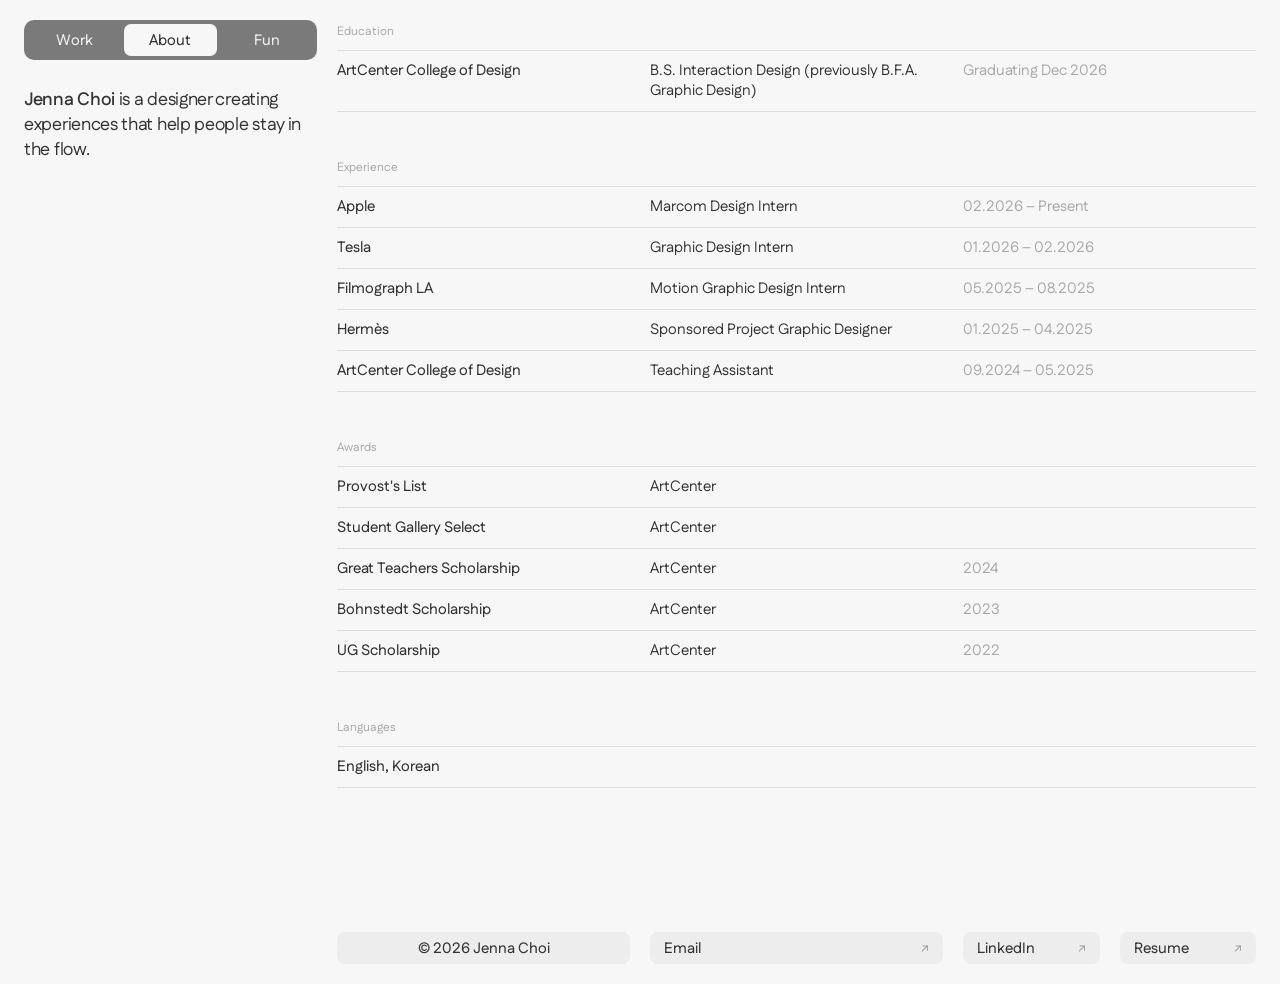
==== about.html @ 55f7deb3 "Dark nav bar (Work / About / Fun) with light inset for the current page; add Fun page Footer now sit" ====
<!doctype html>
<html lang="en">
<head>
  <meta charset="utf-8" />
  <meta name="viewport" content="width=device-width, initial-scale=1" />
  <meta name="theme-color" content="#f7f7f7" />
  <title>About — Jenna Choi</title>
  <meta name="description" content="Jenna Choi is a designer creating experiences that help people stay in the flow." />
  <meta property="og:title" content="Jenna Choi — Interaction Design + Motion" />
  <meta property="og:description" content="Jenna Choi is a designer creating experiences that help people stay in the flow." />
  <link rel="preconnect" href="https://fonts.googleapis.com" />
  <link rel="preconnect" href="https://fonts.gstatic.com" crossorigin />
  <link href="https://fonts.googleapis.com/css2?family=Fustat:wght@400;500;600&display=swap" rel="stylesheet" />
  <link rel="stylesheet" href="/styles.css" />
</head>
<body>
  <div class="layout page-grid">
    <aside class="sidebar">
      <nav class="navbar" aria-label="Main">
        <a class="navbar__item" href="/">Work</a>
        <a class="navbar__item is-current" href="/about" aria-current="page">About</a>
        <a class="navbar__item" href="/fun">Fun</a>
      </nav>

      <p class="lead">
        <strong>Jenna Choi</strong> is a designer creating experiences
        that help people stay in the flow.
      </p>

    </aside>

    <main class="main about" aria-label="About">
      <section class="about__block">
        <h2 class="about__label">Education</h2>
        <ul class="about__list">
          <li><span>ArtCenter College of Design</span><span>B.S. Interaction Design (previously B.F.A. Graphic Design)</span><span>Graduating Dec 2026</span></li>
        </ul>
      </section>

      <section class="about__block">
        <h2 class="about__label">Experience</h2>
        <ul class="about__list">
          <li><span>Apple</span><span>Marcom Design Intern</span><span>02.2026 – Present</span></li>
          <li><span>Tesla</span><span>Graphic Design Intern</span><span>01.2026 – 02.2026</span></li>
          <li><span>Filmograph LA</span><span>Motion Graphic Design Intern</span><span>05.2025 – 08.2025</span></li>
          <li><span>Hermès</span><span>Sponsored Project Graphic Designer</span><span>01.2025 – 04.2025</span></li>
          <li><span>ArtCenter College of Design</span><span>Teaching Assistant</span><span>09.2024 – 05.2025</span></li>
        </ul>
      </section>

      <section class="about__block">
        <h2 class="about__label">Awards</h2>
        <ul class="about__list">
          <li><span>Provost's List</span><span>ArtCenter</span><span></span></li>
          <li><span>Student Gallery Select</span><span>ArtCenter</span><span></span></li>
          <li><span>Great Teachers Scholarship</span><span>ArtCenter</span><span>2024</span></li>
          <li><span>Bohnstedt Scholarship</span><span>ArtCenter</span><span>2023</span></li>
          <li><span>UG Scholarship</span><span>ArtCenter</span><span>2022</span></li>
        </ul>
      </section>

      <section class="about__block">
        <h2 class="about__label">Languages</h2>
        <ul class="about__list">
          <li><span>English, Korean</span><span></span><span></span></li>
        </ul>
      </section>

      <footer class="site-footer">
        <p class="pill pill--small pill--center">© 2026 Jenna Choi</p>
        <a class="pill pill--small" href="#" data-link="email"><span>Email</span><span class="pill__arrow" aria-hidden="true">↗</span></a>
        <a class="pill pill--small" href="#" data-link="linkedin" target="_blank" rel="noopener"><span>LinkedIn</span><span class="pill__arrow" aria-hidden="true">↗</span></a>
        <a class="pill pill--small" href="#" data-link="resume" target="_blank" rel="noopener"><span>Resume</span><span class="pill__arrow" aria-hidden="true">↗</span></a>
      </footer>
    </main>
  </div>

  <script src="/main.js" defer></script>
</body>
</html>
---- styles.css ----
/* ------------------------------------------------------------------
   Tokens — Portfolio v4 design system
   Layout (after omse.co/work): one 24-column grid, 24 margins, 20 gutters.
     Sidebar  1–6   (sticky: tabs · intro · filters · All + Grid/List)
     Main     7–24  (3 cards × 6 columns)
   ------------------------------------------------------------------ */
:root {
  --bg-page: #f7f7f7;
  --text-primary: #333333;
  --text-ink: #333333;
  --text-tertiary: #a8a8a8;
  --text-muted: #9a9a9a;
  --border-subtle: #ededed;
  --hover: #e7e7e7;
  --rule: #dcdcdc;
  --nav-bar: #7a7a7a;   /* dark main-nav bar */
  --nav-text: #f2f2f2;
  --glow: rgba(81, 183, 223, 0.7); /* soft accent glow on hover */
  --accent: #51b7df;
  --accent-hover: #46a9d0;
  --cueue: #579bfe;
  --placeholder: #e3e3e3;

  /* Grid */
  --gutter: 20px;
  --margin: 24px;

  /* Spacing scale: 4 / 8 / 12 / 16 / 24 / 32 / 48 / 64 / 96 */
  --space-xs: 8px;
  --space-sm: 16px;
  --space-md: 24px;
  --space-lg: 32px;
  --space-xl: 64px;
  --space-2xl: 96px;

  /* Shape */
  /* One control spec for every button: tabs, filters, view toggle, footer */
  --control-h: 32px;
  --control-font: 15px;
  --control-pad: 14px;
  --pill-h: var(--control-h);
  --radius-pill: 8px;
  --radius-chip: 8px;
  --radius-card: 24px;

  --font: "Fustat", system-ui, -apple-system, "Segoe UI", sans-serif;
}


*,
*::before,
*::after { box-sizing: border-box; }

html { -webkit-text-size-adjust: 100%; scroll-behavior: smooth; overscroll-behavior-y: none; }

body {
  margin: 0;
  background: var(--bg-page);
  color: var(--text-primary);
  font-family: var(--font);
  font-weight: 400;
  -webkit-font-smoothing: antialiased;
}

img { display: block; max-width: 100%; }
a { color: inherit; text-decoration: none; }
p { margin: 0; }
ul { list-style: none; margin: 0; padding: 0; }
button { font: inherit; color: inherit; border: 0; cursor: pointer; }

/* ------------------------------------------------------------------
   Layout
   ------------------------------------------------------------------ */
.page-grid {
  display: grid;
  grid-template-columns: repeat(24, minmax(0, 1fr));
  column-gap: var(--gutter);
  padding-inline: var(--margin);
}

/* Sidebar is fixed to the window (not sticky) so it never shifts when the
   page bounces at the top or bottom. Its width = columns 1–6 of the grid. */
.sidebar {
  position: fixed;
  top: 0;
  /* 20px of breathing room on each side so hover glows aren't clipped */
  left: calc(var(--margin) - 20px);
  width: calc((100% - 2 * var(--margin) - 23 * var(--gutter)) / 24 * 6 + 5 * var(--gutter) + 40px);
  padding-inline: 20px;
  height: 100vh;
  overflow-y: auto;
  overscroll-behavior: contain;
  display: flex;
  flex-direction: column;
  gap: 28px;
  padding-block: 20px;
  z-index: 5;
}
.sidebar__bottom { margin-top: auto; }

.control { display: flex; flex-direction: column; gap: 10px; }
.control__label {
  font-size: 12px;
  line-height: 16px;
  color: var(--text-tertiary);
}

.main {
  grid-column: 7 / 25;
  display: flex;
  flex-direction: column;
  min-height: 100vh;
  padding-top: 20px;
  min-width: 0;
}

/* ------------------------------------------------------------------
   Pills (header + footer)
   ------------------------------------------------------------------ */
.pill {
  display: flex;
  align-items: center;
  justify-content: space-between;
  gap: 12px;
  height: var(--control-h);
  padding: 0 var(--control-pad);
  border-radius: var(--radius-chip);
  background: var(--border-subtle);
  color: var(--text-ink);
  font-size: var(--control-font);
  font-weight: 500;
  line-height: 1;
  white-space: nowrap;
  overflow: hidden;
  transition: background-color 0.2s ease, color 0.2s ease;
}
.pill--active { background: var(--accent); color: #fff; }
.pill--small { font-size: var(--control-font); }
.pill--center { justify-content: center; }
.pill__sub { text-align: right; }
.pill__caret { color: var(--text-muted); font-size: 9px; font-weight: 400; }
.pill--active .pill__caret { color: rgba(255, 255, 255, 0.75); }
.pill__arrow { color: var(--text-muted); font-size: 13px; font-weight: 400; }
a.pill:hover { background-color: transparent; }

/* ------------------------------------------------------------------
   Tabs + view toggle
   ------------------------------------------------------------------ */
/* Main nav — one dark bar; the current page is a light inset segment */
.navbar {
  display: grid;
  grid-template-columns: repeat(3, minmax(0, 1fr));
  gap: 4px;
  padding: 4px;
  border-radius: 10px;
  background: var(--nav-bar);
}
.navbar__item {
  display: flex;
  align-items: center;
  justify-content: center;
  height: var(--control-h);
  border-radius: 7px;
  color: var(--nav-text);
  font-size: var(--control-font);
  font-weight: 500;
  transition: background-color 0.25s ease, color 0.25s ease;
}
.navbar__item:hover { background: rgba(255, 255, 255, 0.14); color: #fff; }
.navbar__item.is-current { background: var(--bg-page); color: var(--text-ink); }
.navbar__item:focus-visible { outline: 2px solid var(--accent); outline-offset: 2px; }

.menu { position: relative; }
.menu summary { list-style: none; cursor: pointer; user-select: none; }
.menu summary::-webkit-details-marker { display: none; }
.menu[open] .pill__caret { transform: rotate(180deg); }
.menu__list {
  position: absolute;
  top: calc(100% + 6px);
  left: 0;
  min-width: 160px;
  padding: 6px;
  border-radius: 10px;
  background: #fff;
  box-shadow: 0 8px 28px rgba(10, 18, 36, 0.08), 0 0 0 1px var(--border-subtle);
}
.menu__list a,
.menu__muted {
  display: block;
  padding: 8px 12px;
  border-radius: 6px;
  font-size: 13px;
  font-weight: 500;
}
.menu__list a:hover { background: var(--bg-page); }
.menu__muted { color: var(--text-tertiary); font-weight: 400; }


.segmented {
  align-self: flex-start;
  display: inline-flex;
  padding: 2px;
  border-radius: var(--radius-chip);
  background: var(--border-subtle);
}
.segmented__btn {
  min-width: 64px;
  height: calc(var(--control-h) - 4px);
  padding: 0 calc(var(--control-pad) - 2px);
  border-radius: 6px;
  background: transparent;
  color: var(--text-ink);
  font-size: var(--control-font);
  font-weight: 500;
  transition: background-color 0.2s ease, color 0.2s ease, box-shadow 0.2s ease;
}
.segmented__btn.is-active { background: var(--accent); color: #fff; }
.segmented__btn:hover,
.segmented__btn.is-active:hover { background-color: transparent; box-shadow: none; color: var(--text-ink); }
.segmented__btn:focus-visible { outline: 2px solid var(--accent); outline-offset: 2px; }

/* ------------------------------------------------------------------
   Hover glow — the bubble melts into a soft, blurred halo
   ------------------------------------------------------------------ */
.chip,
.segmented__btn,
a.pill { position: relative; isolation: isolate; overflow: visible; }
.chip::before,
.segmented__btn::before,
a.pill::before {
  content: "";
  position: absolute;
  inset: -2px;
  z-index: -1;
  border-radius: 999px;
  background: var(--glow);
  filter: blur(9px);
  opacity: 0;
  transform: scale(0.85);
  transition: opacity 0.35s ease, transform 0.35s ease;
  pointer-events: none;
}
.chip:hover::before,
.segmented__btn:hover::before,
a.pill:hover::before {
  opacity: 1;
  transform: scale(1.05);
}

/* ------------------------------------------------------------------
   Intro (sidebar)
   ------------------------------------------------------------------ */
.lead {
  position: relative;
  font-size: 18px;
  line-height: 25px;
  letter-spacing: -0.3px;
  color: var(--text-ink);
  max-width: 340px;
}
.lead strong { font-weight: 600; }

/* ------------------------------------------------------------------
   Filter chips (sidebar) — grey bubbles, accent when selected
   ------------------------------------------------------------------ */
.filters { display: flex; flex-wrap: wrap; gap: 8px; max-width: 340px; }
.chip {
  display: inline-flex;
  align-items: center;
  justify-content: center;
  height: var(--control-h);
  padding: 0 var(--control-pad);
  border-radius: var(--radius-chip);
  background: var(--border-subtle);
  color: var(--text-ink);
  font-size: var(--control-font);
  font-weight: 500;
  transition: background-color 0.3s ease, color 0.3s ease;
}
.chip.is-active { background: var(--accent); color: #fff; }
.chip__count {
  margin-left: 6px;
  font-size: 12px;
  font-weight: 400;
  opacity: 0.55;
  font-variant-numeric: tabular-nums;
}
.chip:hover,
.chip.is-active:hover { background-color: transparent; color: var(--text-ink); }
.chip:focus-visible,
.card__link:focus-visible { outline: 2px solid var(--accent); outline-offset: 2px; }

/* ------------------------------------------------------------------
   Cards — 3 per row; title left, tags right
   ------------------------------------------------------------------ */
.grid {
  display: grid;
  grid-template-columns: repeat(3, minmax(0, 1fr));
  column-gap: var(--gutter);
  row-gap: 48px;
}
.card { animation: card-in 0.35s ease both; }
.card[hidden] { display: none; }
@keyframes card-in { from { opacity: 0; transform: translateY(6px); } }

.card:not(:has(> .card__link)),
.card__link {
  display: flex;
  flex-wrap: wrap;
  align-items: baseline;
  align-content: flex-start;
  column-gap: 12px;
}
.card__link { border-radius: var(--radius-card); }
.card__media {
  flex: 0 0 100%;
  margin-bottom: 10px;
  position: relative;
  aspect-ratio: 1 / 1;
  border-radius: var(--radius-card);
  overflow: hidden;
  background: var(--border-subtle);
}
.card__media img {
  width: 100%;
  height: 100%;
  object-fit: cover;
  transition: transform 0.5s cubic-bezier(0.2, 0.7, 0.2, 1);
}
.card:hover .card__media img { transform: scale(1.03); }
.card__media--cueue { background: var(--cueue); }
.card__media--placeholder { background: var(--placeholder); }

.card__title {
  flex: 0 0 100%;
  font-size: 15px;
  line-height: 20px;
  font-weight: 500;
  color: var(--text-primary);
}
.card__tags {
  font-size: 15px;
  line-height: 20px;
  color: var(--text-tertiary);
  flex: 0 1 auto;
}

/* List view */
.grid.is-list { grid-template-columns: 1fr; row-gap: 0; }
.is-list .card { border-bottom: 1px solid var(--rule); }
.is-list .card:not(:has(> .card__link)),
.is-list .card__link {
  display: grid;
  grid-template-columns: 56px 1fr 1fr;
  column-gap: var(--gutter);
  align-items: center;
  padding: 10px 0;
}
.is-list .card__media { margin: 0; border-radius: 8px; }
.is-list .card__title,
.is-list .card__tags { margin: 0; text-align: left; }
.is-list .card:hover .card__media img { transform: none; }
.is-list .card:hover .card__title { color: var(--accent); }

/* ------------------------------------------------------------------
   About page — same 3 columns as the cards
   ------------------------------------------------------------------ */
.about { display: flex; flex-direction: column; gap: 48px; padding-top: 24px; }
.about__label {
  margin: 0 0 10px;
  font-size: 12px;
  line-height: 16px;
  font-weight: 400;
  color: var(--text-tertiary);
}
.about__list li {
  display: grid;
  grid-template-columns: repeat(3, minmax(0, 1fr));
  column-gap: var(--gutter);
  padding: 10px 0;
  border-top: 1px solid var(--rule);
  font-size: 15px;
  line-height: 20px;
}
.about__list li:last-child { border-bottom: 1px solid var(--rule); }
.about__list li > :first-child { font-weight: 500; }
.about__list li > :nth-child(2) { color: var(--text-ink); }
.about__list li > :last-child { color: var(--text-tertiary); }

/* Fun page */
.fun__empty {
  padding-top: 24px;
  max-width: 420px;
}
.fun__title { font-size: 15px; line-height: 20px; font-weight: 500; }
.fun__text { font-size: 15px; line-height: 20px; color: var(--text-tertiary); }

/* ------------------------------------------------------------------
   Footer — sits under the cards: card 1 | card 2 | card 3 (split)
   ------------------------------------------------------------------ */
.site-footer {
  margin-top: auto;
  display: grid;
  grid-template-columns: repeat(6, minmax(0, 1fr));
  column-gap: var(--gutter);
  row-gap: 8px;
  padding: 96px 0 20px;
}
.site-footer > :nth-child(1) { grid-column: span 2; }
.site-footer > :nth-child(2) { grid-column: span 2; }

/* ------------------------------------------------------------------
   Tablet — sidebar becomes a top block, cards 2-up
   ------------------------------------------------------------------ */
@media (max-width: 1000px) {
  :root { --gutter: 12px; --margin: 20px; }
  .sidebar {
    grid-column: 1 / -1;
    position: static;
    width: auto;
    height: auto;
    padding-inline: 0;
    overflow: visible;
    gap: 20px;
  }
  .sidebar__bottom { margin-top: 0; }
  .lead, .filters { max-width: none; }
  .main { grid-column: 1 / -1; padding-top: 8px; min-height: 0; }
  .grid { grid-template-columns: repeat(2, minmax(0, 1fr)); }
}

/* ------------------------------------------------------------------
   Mobile
   ------------------------------------------------------------------ */
@media (max-width: 720px) {
  :root { --margin: 16px; }
  .grid { grid-template-columns: 1fr; row-gap: 32px; }
  .about__list li { grid-template-columns: 1fr; row-gap: 2px; }
  .site-footer { grid-template-columns: repeat(3, minmax(0, 1fr)); padding-top: 64px; }
  .site-footer > :nth-child(1) { grid-column: 1 / -1; }
  .site-footer > :nth-child(2) { grid-column: auto; }
}

@media (prefers-reduced-motion: reduce) {
  html { scroll-behavior: auto; }
  .card { animation: none; }
  .card__media img { transition: none; }
}
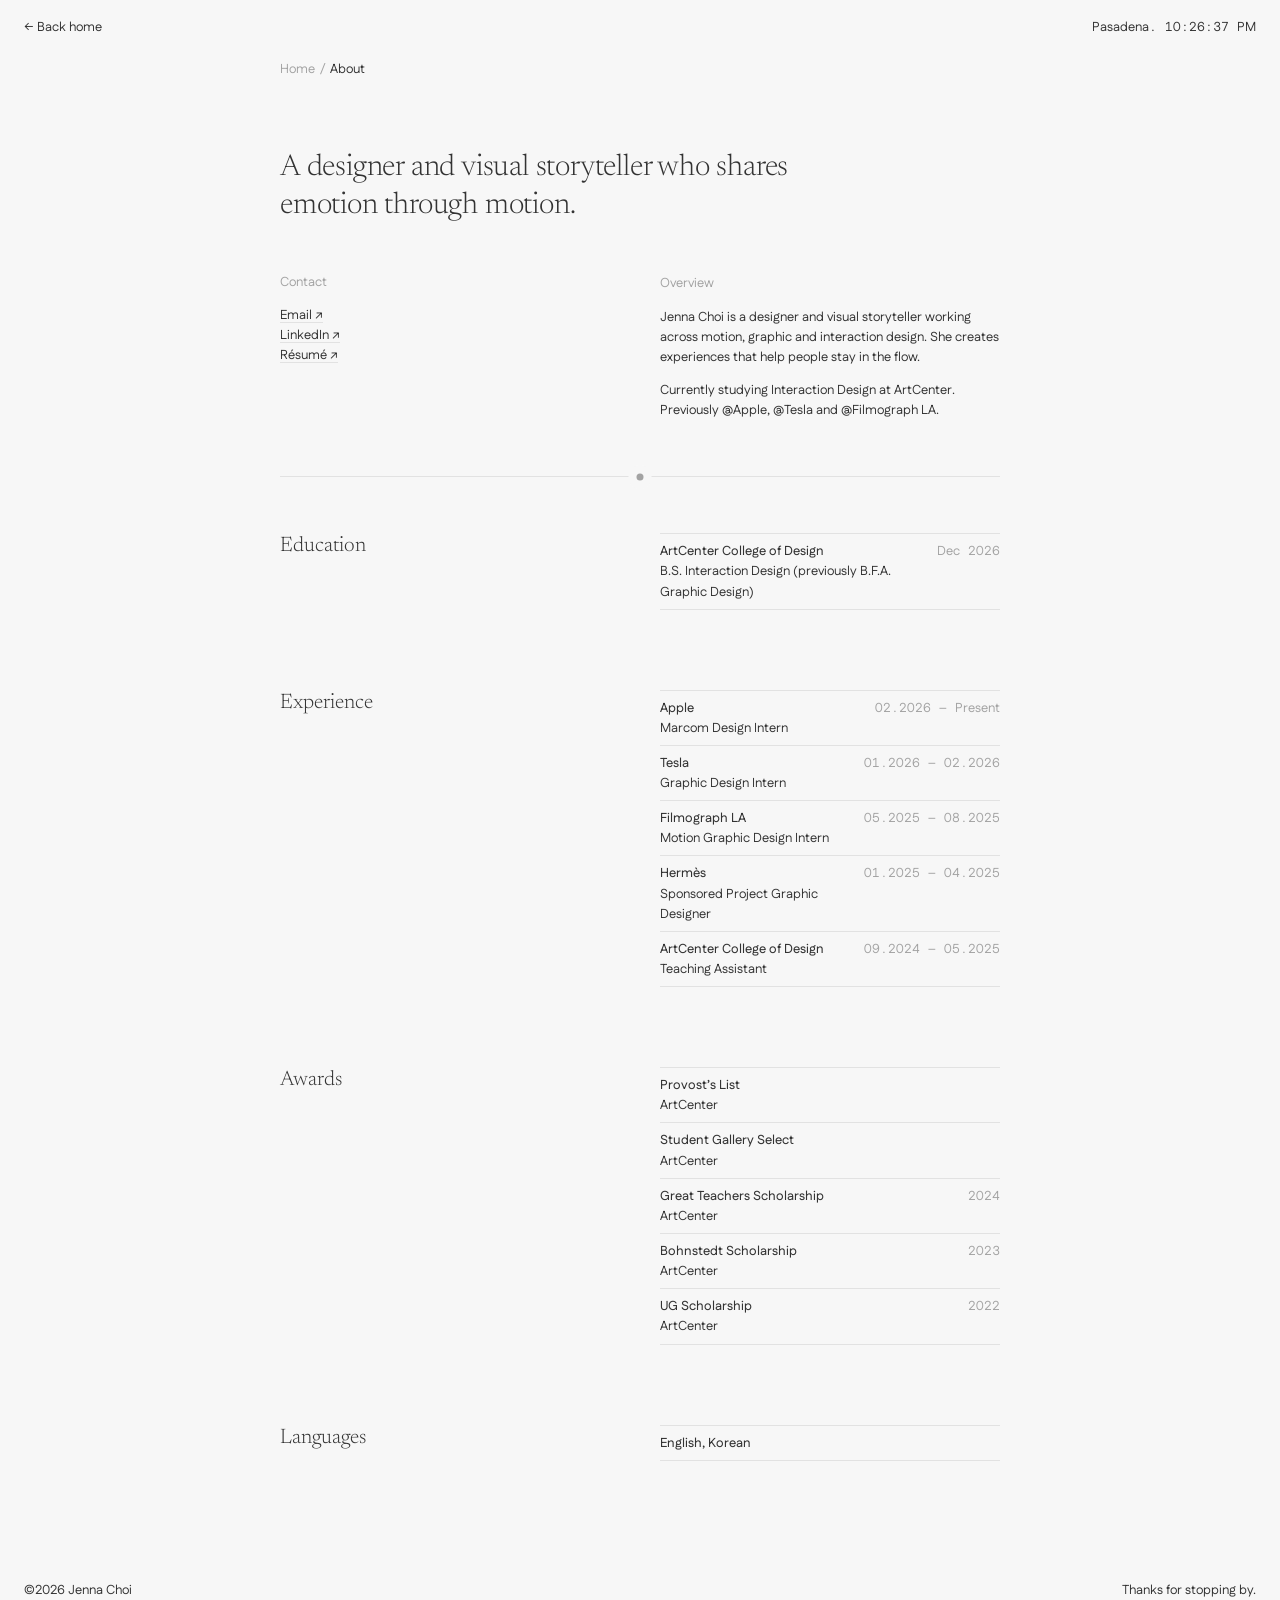
==== commit 37fdf86d: "New layout: text sidebar + two-column work grid; centered article pages - Home: bio, numbered index " ====
--- a/about.html
+++ b/about.html
@@ -5,75 +5,35 @@
   <meta name="viewport" content="width=device-width, initial-scale=1" />
   <meta name="theme-color" content="#f7f7f7" />
   <title>About — Jenna Choi</title>
-  <meta name="description" content="Jenna Choi is a designer creating experiences that help people stay in the flow." />
-  <meta property="og:title" content="Jenna Choi — Interaction Design + Motion" />
-  <meta property="og:description" content="Jenna Choi is a designer creating experiences that help people stay in the flow." />
+  <meta name="description" content="Jenna Choi is a designer and visual storyteller working across motion, graphic and interaction design. She creates experiences that help people stay in the" />
   <link rel="preconnect" href="https://fonts.googleapis.com" />
   <link rel="preconnect" href="https://fonts.gstatic.com" crossorigin />
-  <link href="https://fonts.googleapis.com/css2?family=Fustat:wght@400;500;600&display=swap" rel="stylesheet" />
+  <link href="https://fonts.googleapis.com/css2?family=Fustat:wght@400;500;600&family=Newsreader:opsz,wght@6..72,300;6..72,400&display=swap" rel="stylesheet" />
   <link rel="stylesheet" href="/styles.css" />
 </head>
-<body>
-  <div class="layout page-grid">
-    <aside class="sidebar">
-      <nav class="navbar" aria-label="Main">
-        <a class="navbar__item" href="/">Work</a>
-        <a class="navbar__item is-current" href="/about" aria-current="page">About</a>
-        <a class="navbar__item" href="/fun">Fun</a>
-      </nav>
+<body class="article">
+  <!-- Generated by tools/build_site.py from tools/content.py — edit content there, then re-run. -->
 
-      <p class="lead">
-        <strong>Jenna Choi</strong> is a designer creating experiences
-        that help people stay in the flow.
-      </p>
+  <header class="art-top">
+    <a class="back" href="/">← Back home</a>
+    <p class="clock" data-clock data-tz="America/Los_Angeles" data-city="Pasadena">Pasadena.</p>
+  </header>
 
-    </aside>
+  <main class="art">
+    <p class="crumb"><a href="/">Home</a> <span>/</span> About</p>
+    <h1 class="art__title">A designer and visual storyteller who shares emotion through motion.</h1>
+    <div class="two two--intro"><div class="two__l"><p class="lbl">Contact</p><p><a class="ulink" href="#" data-link="email">Email ↗</a></p><p><a class="ulink" href="#" data-link="linkedin" target="_blank" rel="noopener">LinkedIn ↗</a></p><p><a class="ulink" href="#" data-link="resume" target="_blank" rel="noopener">Résumé ↗</a></p></div><div class="two__r"><p class="lbl">Overview</p><p>Jenna Choi is a designer and visual storyteller working across motion, graphic and interaction design. She creates experiences that help people stay in the flow.</p><p>Currently studying Interaction Design at ArtCenter. Previously @Apple, @Tesla and @Filmograph LA.</p></div></div>
+    <div class="divider" aria-hidden="true"><span></span></div>
+    <section class="asec"><div class="two"><div class="two__l"><h2 class="art__h2">Education</h2></div><div class="two__r"><ul class="plist"><li><span class="li__a">ArtCenter College of Design</span><span class="li__b">B.S. Interaction Design (previously B.F.A. Graphic Design)</span><span class="li__c">Dec 2026</span></li></ul></div></div></section>
+    <section class="asec"><div class="two"><div class="two__l"><h2 class="art__h2">Experience</h2></div><div class="two__r"><ul class="plist"><li><span class="li__a">Apple</span><span class="li__b">Marcom Design Intern</span><span class="li__c">02.2026 – Present</span></li><li><span class="li__a">Tesla</span><span class="li__b">Graphic Design Intern</span><span class="li__c">01.2026 – 02.2026</span></li><li><span class="li__a">Filmograph LA</span><span class="li__b">Motion Graphic Design Intern</span><span class="li__c">05.2025 – 08.2025</span></li><li><span class="li__a">Hermès</span><span class="li__b">Sponsored Project Graphic Designer</span><span class="li__c">01.2025 – 04.2025</span></li><li><span class="li__a">ArtCenter College of Design</span><span class="li__b">Teaching Assistant</span><span class="li__c">09.2024 – 05.2025</span></li></ul></div></div></section>
+    <section class="asec"><div class="two"><div class="two__l"><h2 class="art__h2">Awards</h2></div><div class="two__r"><ul class="plist"><li><span class="li__a">Provost’s List</span><span class="li__b">ArtCenter</span><span class="li__c"></span></li><li><span class="li__a">Student Gallery Select</span><span class="li__b">ArtCenter</span><span class="li__c"></span></li><li><span class="li__a">Great Teachers Scholarship</span><span class="li__b">ArtCenter</span><span class="li__c">2024</span></li><li><span class="li__a">Bohnstedt Scholarship</span><span class="li__b">ArtCenter</span><span class="li__c">2023</span></li><li><span class="li__a">UG Scholarship</span><span class="li__b">ArtCenter</span><span class="li__c">2022</span></li></ul></div></div></section>
+    <section class="asec"><div class="two"><div class="two__l"><h2 class="art__h2">Languages</h2></div><div class="two__r"><ul class="plist"><li><span class="li__a">English, Korean</span><span class="li__b"></span><span class="li__c"></span></li></ul></div></div></section>
+  </main>
 
-    <main class="main about" aria-label="About">
-      <section class="about__block">
-        <h2 class="about__label">Education</h2>
-        <ul class="about__list">
-          <li><span>ArtCenter College of Design</span><span>B.S. Interaction Design (previously B.F.A. Graphic Design)</span><span>Graduating Dec 2026</span></li>
-        </ul>
-      </section>
-
-      <section class="about__block">
-        <h2 class="about__label">Experience</h2>
-        <ul class="about__list">
-          <li><span>Apple</span><span>Marcom Design Intern</span><span>02.2026 – Present</span></li>
-          <li><span>Tesla</span><span>Graphic Design Intern</span><span>01.2026 – 02.2026</span></li>
-          <li><span>Filmograph LA</span><span>Motion Graphic Design Intern</span><span>05.2025 – 08.2025</span></li>
-          <li><span>Hermès</span><span>Sponsored Project Graphic Designer</span><span>01.2025 – 04.2025</span></li>
-          <li><span>ArtCenter College of Design</span><span>Teaching Assistant</span><span>09.2024 – 05.2025</span></li>
-        </ul>
-      </section>
-
-      <section class="about__block">
-        <h2 class="about__label">Awards</h2>
-        <ul class="about__list">
-          <li><span>Provost's List</span><span>ArtCenter</span><span></span></li>
-          <li><span>Student Gallery Select</span><span>ArtCenter</span><span></span></li>
-          <li><span>Great Teachers Scholarship</span><span>ArtCenter</span><span>2024</span></li>
-          <li><span>Bohnstedt Scholarship</span><span>ArtCenter</span><span>2023</span></li>
-          <li><span>UG Scholarship</span><span>ArtCenter</span><span>2022</span></li>
-        </ul>
-      </section>
-
-      <section class="about__block">
-        <h2 class="about__label">Languages</h2>
-        <ul class="about__list">
-          <li><span>English, Korean</span><span></span><span></span></li>
-        </ul>
-      </section>
-
-      <footer class="site-footer">
-        <p class="pill pill--small pill--center">© 2026 Jenna Choi</p>
-        <a class="pill pill--small" href="#" data-link="email"><span>Email</span><span class="pill__arrow" aria-hidden="true">↗</span></a>
-        <a class="pill pill--small" href="#" data-link="linkedin" target="_blank" rel="noopener"><span>LinkedIn</span><span class="pill__arrow" aria-hidden="true">↗</span></a>
-        <a class="pill pill--small" href="#" data-link="resume" target="_blank" rel="noopener"><span>Resume</span><span class="pill__arrow" aria-hidden="true">↗</span></a>
-      </footer>
-    </main>
-  </div>
+  <footer class="art-foot">
+    <p>©2026 Jenna Choi</p>
+    <p>Thanks for stopping by.</p>
+  </footer>
 
   <script src="/main.js" defer></script>
 </body>
--- a/styles.css
+++ b/styles.css
@@ -1,448 +1,320 @@
 /* ------------------------------------------------------------------
-   Tokens — Portfolio v4 design system
-   Layout (after omse.co/work): one 24-column grid, 24 margins, 20 gutters.
-     Sidebar  1–6   (sticky: tabs · intro · filters · All + Grid/List)
-     Main     7–24  (3 cards × 6 columns)
+   Jenna Choi — portfolio
+   Layout: quiet text sidebar + two-column work grid (home);
+   centered article column (project, About, Fun pages).
+   Grid: 24 columns, 24px margins, 20px gutters. Sidebar = columns 1–6.
    ------------------------------------------------------------------ */
 :root {
-  --bg-page: #f7f7f7;
-  --text-primary: #333333;
-  --text-ink: #333333;
-  --text-tertiary: #a8a8a8;
-  --text-muted: #9a9a9a;
-  --border-subtle: #ededed;
-  --hover: #e7e7e7;
-  --rule: #dcdcdc;
-  --nav-bar: #7a7a7a;   /* dark main-nav bar */
-  --nav-text: #f2f2f2;
-  --glow: rgba(81, 183, 223, 0.7); /* soft accent glow on hover */
+  --bg: #f7f7f7;
+  --ink: #333333;
+  --muted: #a3a3a3;
+  --rule: #e2e2e2;
+  --media-bg: #ececec;
   --accent: #51b7df;
-  --accent-hover: #46a9d0;
-  --cueue: #579bfe;
-  --placeholder: #e3e3e3;
-
-  /* Grid */
+
+  --margin: 24px;
   --gutter: 20px;
-  --margin: 24px;
-
-  /* Spacing scale: 4 / 8 / 12 / 16 / 24 / 32 / 48 / 64 / 96 */
-  --space-xs: 8px;
-  --space-sm: 16px;
-  --space-md: 24px;
-  --space-lg: 32px;
-  --space-xl: 64px;
-  --space-2xl: 96px;
-
-  /* Shape */
-  /* One control spec for every button: tabs, filters, view toggle, footer */
-  --control-h: 32px;
-  --control-font: 15px;
-  --control-pad: 14px;
-  --pill-h: var(--control-h);
-  --radius-pill: 8px;
-  --radius-chip: 8px;
-  --radius-card: 24px;
-
-  --font: "Fustat", system-ui, -apple-system, "Segoe UI", sans-serif;
-}
-
-
-*,
-*::before,
-*::after { box-sizing: border-box; }
-
-html { -webkit-text-size-adjust: 100%; scroll-behavior: smooth; overscroll-behavior-y: none; }
-
+  --col: calc((100vw - 2 * var(--margin) - 23 * var(--gutter)) / 24);
+  --side-w: calc(var(--col) * 6 + var(--gutter) * 5);
+  --main-x: calc(var(--margin) + var(--side-w) + var(--gutter));
+
+  --sans: "Fustat", system-ui, -apple-system, "Segoe UI", sans-serif;
+  --serif: "Newsreader", Georgia, "Times New Roman", serif;
+  --small: 13px;
+}
+
+*, *::before, *::after { box-sizing: border-box; }
+html { -webkit-text-size-adjust: 100%; overscroll-behavior-y: none; }
 body {
   margin: 0;
-  background: var(--bg-page);
-  color: var(--text-primary);
-  font-family: var(--font);
-  font-weight: 400;
+  background: var(--bg);
+  color: var(--ink);
+  font-family: var(--sans);
+  font-size: var(--small);
+  line-height: 1.4;
   -webkit-font-smoothing: antialiased;
 }
-
-img { display: block; max-width: 100%; }
+img, video { display: block; max-width: 100%; }
 a { color: inherit; text-decoration: none; }
 p { margin: 0; }
-ul { list-style: none; margin: 0; padding: 0; }
-button { font: inherit; color: inherit; border: 0; cursor: pointer; }
-
-/* ------------------------------------------------------------------
-   Layout
-   ------------------------------------------------------------------ */
-.page-grid {
+ul, ol { margin: 0; }
+button { font: inherit; color: inherit; background: none; border: 0; padding: 0; cursor: pointer; text-align: left; }
+h1, h2 { margin: 0; font-weight: 400; }
+.muted { color: var(--muted); }
+.small { font-size: 12px; }
+
+/* ------------------------------------------------------------------
+   Shared bits
+   ------------------------------------------------------------------ */
+.clock { color: var(--ink); font-variant-numeric: tabular-nums; white-space: nowrap; }
+.ulink {
+  text-decoration: underline;
+  text-decoration-color: var(--rule);
+  text-underline-offset: 3px;
+  transition: text-decoration-color 0.2s ease, color 0.2s ease;
+}
+.ulink:hover { text-decoration-color: currentColor; }
+:focus-visible { outline: 2px solid var(--accent); outline-offset: 2px; border-radius: 2px; }
+
+/* ------------------------------------------------------------------
+   Home — top bar
+   ------------------------------------------------------------------ */
+.topbar {
+  position: fixed;
+  inset: 0 0 auto 0;
+  z-index: 10;
+  display: flex;
+  justify-content: space-between;
+  align-items: center;
+  padding: 18px var(--margin) 0;
+  pointer-events: none;
+}
+.topbar > * { pointer-events: auto; }
+.mark {
+  width: 22px;
+  height: 9px;
+  border: 1.5px solid var(--ink);
+  border-radius: 50%;
+  transition: border-color 0.2s ease, background-color 0.2s ease;
+}
+.mark:hover { border-color: var(--accent); background: var(--accent); }
+
+/* ------------------------------------------------------------------
+   Home — sidebar
+   ------------------------------------------------------------------ */
+.side {
+  position: fixed;
+  top: 52px;
+  bottom: 20px;
+  left: var(--margin);
+  width: var(--side-w);
+  display: flex;
+  flex-direction: column;
+  overflow-y: auto;
+}
+.side__intro {
+  display: flex;
+  flex-direction: column;
+  gap: 1.4em;
+  padding-bottom: 14px;
+  border-bottom: 1px solid var(--rule);
+}
+.toc { display: flex; flex-direction: column; padding-top: 14px; }
+.toc__head { margin-top: 18px; font-weight: 500; }
+.toc__head:first-child { margin-top: 0; }
+.toc__group { display: flex; flex-direction: column; }
+.toc__item {
+  display: flex;
+  justify-content: space-between;
+  gap: 12px;
+  width: 100%;
+  color: var(--ink);
+  transition: color 0.2s ease;
+}
+.toc__item:hover { color: var(--accent); }
+.toc__arrow { color: var(--muted); }
+.toc__item:hover .toc__arrow { color: var(--accent); }
+.toc__group .toc__item { color: var(--muted); }
+.toc__group .toc__item:hover { color: var(--ink); }
+.toc__group .toc__item.is-active { color: var(--ink); }
+.toc__group .toc__item.is-active > span:first-child::after { content: " ●"; color: var(--accent); font-size: 8px; vertical-align: 2px; }
+.chip__count { color: var(--muted); font-variant-numeric: tabular-nums; }
+.side__foot { margin-top: auto; padding-top: 24px; }
+.side__sep { color: var(--rule); }
+
+/* ------------------------------------------------------------------
+   Home — work grid (two columns, mixed heights)
+   ------------------------------------------------------------------ */
+.work {
   display: grid;
-  grid-template-columns: repeat(24, minmax(0, 1fr));
-  column-gap: var(--gutter);
-  padding-inline: var(--margin);
-}
-
-/* Sidebar is fixed to the window (not sticky) so it never shifts when the
-   page bounces at the top or bottom. Its width = columns 1–6 of the grid. */
-.sidebar {
-  position: fixed;
-  top: 0;
-  /* 20px of breathing room on each side so hover glows aren't clipped */
-  left: calc(var(--margin) - 20px);
-  width: calc((100% - 2 * var(--margin) - 23 * var(--gutter)) / 24 * 6 + 5 * var(--gutter) + 40px);
-  padding-inline: 20px;
-  height: 100vh;
-  overflow-y: auto;
-  overscroll-behavior: contain;
-  display: flex;
-  flex-direction: column;
-  gap: 28px;
-  padding-block: 20px;
-  z-index: 5;
-}
-.sidebar__bottom { margin-top: auto; }
-
-.control { display: flex; flex-direction: column; gap: 10px; }
-.control__label {
-  font-size: 12px;
-  line-height: 16px;
-  color: var(--text-tertiary);
-}
-
-.main {
-  grid-column: 7 / 25;
-  display: flex;
-  flex-direction: column;
-  min-height: 100vh;
-  padding-top: 20px;
-  min-width: 0;
-}
-
-/* ------------------------------------------------------------------
-   Pills (header + footer)
-   ------------------------------------------------------------------ */
-.pill {
-  display: flex;
-  align-items: center;
-  justify-content: space-between;
-  gap: 12px;
-  height: var(--control-h);
-  padding: 0 var(--control-pad);
-  border-radius: var(--radius-chip);
-  background: var(--border-subtle);
-  color: var(--text-ink);
-  font-size: var(--control-font);
-  font-weight: 500;
-  line-height: 1;
-  white-space: nowrap;
-  overflow: hidden;
-  transition: background-color 0.2s ease, color 0.2s ease;
-}
-.pill--active { background: var(--accent); color: #fff; }
-.pill--small { font-size: var(--control-font); }
-.pill--center { justify-content: center; }
-.pill__sub { text-align: right; }
-.pill__caret { color: var(--text-muted); font-size: 9px; font-weight: 400; }
-.pill--active .pill__caret { color: rgba(255, 255, 255, 0.75); }
-.pill__arrow { color: var(--text-muted); font-size: 13px; font-weight: 400; }
-a.pill:hover { background-color: transparent; }
-
-/* ------------------------------------------------------------------
-   Tabs + view toggle
-   ------------------------------------------------------------------ */
-/* Main nav — one dark bar; the current page is a light inset segment */
-.navbar {
-  display: grid;
-  grid-template-columns: repeat(3, minmax(0, 1fr));
-  gap: 4px;
-  padding: 4px;
-  border-radius: 10px;
-  background: var(--nav-bar);
-}
-.navbar__item {
-  display: flex;
-  align-items: center;
-  justify-content: center;
-  height: var(--control-h);
-  border-radius: 7px;
-  color: var(--nav-text);
-  font-size: var(--control-font);
-  font-weight: 500;
-  transition: background-color 0.25s ease, color 0.25s ease;
-}
-.navbar__item:hover { background: rgba(255, 255, 255, 0.14); color: #fff; }
-.navbar__item.is-current { background: var(--bg-page); color: var(--text-ink); }
-.navbar__item:focus-visible { outline: 2px solid var(--accent); outline-offset: 2px; }
-
-.menu { position: relative; }
-.menu summary { list-style: none; cursor: pointer; user-select: none; }
-.menu summary::-webkit-details-marker { display: none; }
-.menu[open] .pill__caret { transform: rotate(180deg); }
-.menu__list {
-  position: absolute;
-  top: calc(100% + 6px);
-  left: 0;
-  min-width: 160px;
-  padding: 6px;
-  border-radius: 10px;
-  background: #fff;
-  box-shadow: 0 8px 28px rgba(10, 18, 36, 0.08), 0 0 0 1px var(--border-subtle);
-}
-.menu__list a,
-.menu__muted {
-  display: block;
-  padding: 8px 12px;
-  border-radius: 6px;
-  font-size: 13px;
-  font-weight: 500;
-}
-.menu__list a:hover { background: var(--bg-page); }
-.menu__muted { color: var(--text-tertiary); font-weight: 400; }
-
-
-.segmented {
-  align-self: flex-start;
-  display: inline-flex;
-  padding: 2px;
-  border-radius: var(--radius-chip);
-  background: var(--border-subtle);
-}
-.segmented__btn {
-  min-width: 64px;
-  height: calc(var(--control-h) - 4px);
-  padding: 0 calc(var(--control-pad) - 2px);
-  border-radius: 6px;
-  background: transparent;
-  color: var(--text-ink);
-  font-size: var(--control-font);
-  font-weight: 500;
-  transition: background-color 0.2s ease, color 0.2s ease, box-shadow 0.2s ease;
-}
-.segmented__btn.is-active { background: var(--accent); color: #fff; }
-.segmented__btn:hover,
-.segmented__btn.is-active:hover { background-color: transparent; box-shadow: none; color: var(--text-ink); }
-.segmented__btn:focus-visible { outline: 2px solid var(--accent); outline-offset: 2px; }
-
-/* ------------------------------------------------------------------
-   Hover glow — the bubble melts into a soft, blurred halo
-   ------------------------------------------------------------------ */
-.chip,
-.segmented__btn,
-a.pill { position: relative; isolation: isolate; overflow: visible; }
-.chip::before,
-.segmented__btn::before,
-a.pill::before {
-  content: "";
-  position: absolute;
-  inset: -2px;
-  z-index: -1;
-  border-radius: 999px;
-  background: var(--glow);
-  filter: blur(9px);
-  opacity: 0;
-  transform: scale(0.85);
-  transition: opacity 0.35s ease, transform 0.35s ease;
-  pointer-events: none;
-}
-.chip:hover::before,
-.segmented__btn:hover::before,
-a.pill:hover::before {
-  opacity: 1;
-  transform: scale(1.05);
-}
-
-/* ------------------------------------------------------------------
-   Intro (sidebar)
-   ------------------------------------------------------------------ */
-.lead {
-  position: relative;
-  font-size: 18px;
-  line-height: 25px;
-  letter-spacing: -0.3px;
-  color: var(--text-ink);
-  max-width: 340px;
-}
-.lead strong { font-weight: 600; }
-
-/* ------------------------------------------------------------------
-   Filter chips (sidebar) — grey bubbles, accent when selected
-   ------------------------------------------------------------------ */
-.filters { display: flex; flex-wrap: wrap; gap: 8px; max-width: 340px; }
-.chip {
-  display: inline-flex;
-  align-items: center;
-  justify-content: center;
-  height: var(--control-h);
-  padding: 0 var(--control-pad);
-  border-radius: var(--radius-chip);
-  background: var(--border-subtle);
-  color: var(--text-ink);
-  font-size: var(--control-font);
-  font-weight: 500;
-  transition: background-color 0.3s ease, color 0.3s ease;
-}
-.chip.is-active { background: var(--accent); color: #fff; }
-.chip__count {
-  margin-left: 6px;
-  font-size: 12px;
-  font-weight: 400;
-  opacity: 0.55;
-  font-variant-numeric: tabular-nums;
-}
-.chip:hover,
-.chip.is-active:hover { background-color: transparent; color: var(--text-ink); }
-.chip:focus-visible,
-.card__link:focus-visible { outline: 2px solid var(--accent); outline-offset: 2px; }
-
-/* ------------------------------------------------------------------
-   Cards — 3 per row; title left, tags right
-   ------------------------------------------------------------------ */
-.grid {
-  display: grid;
-  grid-template-columns: repeat(3, minmax(0, 1fr));
-  column-gap: var(--gutter);
-  row-gap: 48px;
-}
-.card { animation: card-in 0.35s ease both; }
+  grid-template-columns: repeat(2, minmax(0, 1fr));
+  gap: 16px;
+  align-items: start;
+  margin-left: var(--main-x);
+  margin-right: var(--margin);
+  padding-top: 52px;
+}
+.work__col { display: flex; flex-direction: column; gap: 28px; }
+.card { animation: card-in 0.4s ease both; }
 .card[hidden] { display: none; }
 @keyframes card-in { from { opacity: 0; transform: translateY(6px); } }
-
-.card:not(:has(> .card__link)),
-.card__link {
-  display: flex;
-  flex-wrap: wrap;
-  align-items: baseline;
-  align-content: flex-start;
-  column-gap: 12px;
-}
-.card__link { border-radius: var(--radius-card); }
+.card__link { display: block; }
 .card__media {
-  flex: 0 0 100%;
-  margin-bottom: 10px;
   position: relative;
-  aspect-ratio: 1 / 1;
-  border-radius: var(--radius-card);
   overflow: hidden;
-  background: var(--border-subtle);
-}
-.card__media img {
+  background: var(--media-bg);
+}
+.card__media--tall { aspect-ratio: 3 / 4; }
+.card__media--wide { aspect-ratio: 10 / 7; }
+.card__media img,
+.card__media video,
+.card__fill {
+  position: absolute;
+  inset: 0;
   width: 100%;
   height: 100%;
   object-fit: cover;
-  transition: transform 0.5s cubic-bezier(0.2, 0.7, 0.2, 1);
-}
-.card:hover .card__media img { transform: scale(1.03); }
-.card__media--cueue { background: var(--cueue); }
-.card__media--placeholder { background: var(--placeholder); }
-
-.card__title {
-  flex: 0 0 100%;
-  font-size: 15px;
-  line-height: 20px;
-  font-weight: 500;
-  color: var(--text-primary);
-}
-.card__tags {
-  font-size: 15px;
-  line-height: 20px;
-  color: var(--text-tertiary);
-  flex: 0 1 auto;
-}
-
-/* List view */
-.grid.is-list { grid-template-columns: 1fr; row-gap: 0; }
-.is-list .card { border-bottom: 1px solid var(--rule); }
-.is-list .card:not(:has(> .card__link)),
-.is-list .card__link {
+  transition: transform 0.6s cubic-bezier(0.2, 0.7, 0.2, 1), opacity 0.3s ease;
+}
+.card__link:hover .card__media img,
+.card__link:hover .card__media video { transform: scale(1.02); }
+.card__cap {
+  display: flex;
+  justify-content: space-between;
+  gap: 12px;
+  margin-top: 10px;
+}
+.card__title { font-weight: 500; }
+.card__year { color: var(--muted); font-variant-numeric: tabular-nums; }
+.card__desc { margin-top: 2px; color: var(--ink); }
+.card__ext { color: var(--muted); }
+.card__link:hover .card__title { color: var(--accent); }
+.card--soon .card__media > * { opacity: 0.55; }
+.card--soon .card__title { color: var(--muted); }
+
+.signoff {
+  margin: 64px var(--margin) 20px var(--main-x);
+  text-align: right;
+}
+
+/* ------------------------------------------------------------------
+   Article pages — project, About, Fun
+   ------------------------------------------------------------------ */
+.art-top {
+  display: flex;
+  justify-content: space-between;
+  align-items: center;
+  padding: 18px var(--margin) 0;
+}
+.back { color: var(--ink); transition: color 0.2s ease; }
+.back:hover { color: var(--accent); }
+
+.art {
+  width: min(720px, calc(100% - 2 * var(--margin)));
+  margin: 0 auto;
+  padding: 24px 0 0;
+}
+.crumb { color: var(--ink); }
+.crumb a { color: var(--muted); transition: color 0.2s ease; }
+.crumb a:hover { color: var(--ink); }
+.crumb span { color: var(--muted); margin: 0 2px; }
+
+.art__title {
+  margin-top: 72px;
+  max-width: 600px;
+  font-family: var(--serif);
+  font-weight: 300;
+  font-size: 30px;
+  line-height: 1.25;
+  letter-spacing: -0.2px;
+}
+.art__h2 {
+  font-family: var(--serif);
+  font-weight: 300;
+  font-size: 21px;
+  line-height: 1.3;
+}
+
+.two {
   display: grid;
-  grid-template-columns: 56px 1fr 1fr;
-  column-gap: var(--gutter);
-  align-items: center;
-  padding: 10px 0;
-}
-.is-list .card__media { margin: 0; border-radius: 8px; }
-.is-list .card__title,
-.is-list .card__tags { margin: 0; text-align: left; }
-.is-list .card:hover .card__media img { transform: none; }
-.is-list .card:hover .card__title { color: var(--accent); }
-
-/* ------------------------------------------------------------------
-   About page — same 3 columns as the cards
-   ------------------------------------------------------------------ */
-.about { display: flex; flex-direction: column; gap: 48px; padding-top: 24px; }
-.about__label {
-  margin: 0 0 10px;
-  font-size: 12px;
-  line-height: 16px;
-  font-weight: 400;
-  color: var(--text-tertiary);
-}
-.about__list li {
+  grid-template-columns: repeat(2, minmax(0, 1fr));
+  gap: 40px;
+}
+.two--intro { margin-top: 48px; }
+.two__r { display: flex; flex-direction: column; gap: 1em; }
+.two__r p, .two__r li { font-size: var(--small); line-height: 1.55; }
+.two__l p + p { margin-top: 2px; }
+.lbl { color: var(--muted); margin-bottom: 14px; }
+.lbl-sub { margin-bottom: 10px; }
+.two--intro .two__r .lbl { margin-bottom: 0; }
+.k { color: var(--ink); font-weight: 500; }
+.two__r ol { padding-left: 1.2em; display: flex; flex-direction: column; gap: 4px; }
+.flowline span { color: var(--muted); }
+
+.hero { margin-top: 40px; }
+
+.divider {
+  position: relative;
+  margin: 56px 0;
+  height: 1px;
+  background: var(--rule);
+}
+.divider span {
+  position: absolute;
+  left: 50%;
+  top: 50%;
+  width: 7px;
+  height: 7px;
+  border-radius: 50%;
+  background: var(--muted);
+  box-shadow: 0 0 0 8px var(--bg);
+  transform: translate(-50%, -50%);
+}
+
+.asec + .asec { margin-top: 80px; }
+.asec > .two + .row { margin-top: 40px; }
+
+.row { display: grid; gap: 12px; }
+.row + .row { margin-top: 12px; }
+.row--1 { grid-template-columns: 1fr; }
+.row--2 { grid-template-columns: repeat(2, minmax(0, 1fr)); }
+.row--3 { grid-template-columns: repeat(3, minmax(0, 1fr)); }
+.fig { margin: 0; min-width: 0; }
+.fig img, .fig video { width: 100%; height: auto; background: var(--media-bg); }
+.fig figcaption { margin-top: 6px; color: var(--muted); font-size: 12px; line-height: 1.45; }
+.embed { position: relative; aspect-ratio: 16 / 9; background: #000; }
+.embed--app { aspect-ratio: 4 / 3; background: var(--media-bg); }
+.embed iframe { position: absolute; inset: 0; width: 100%; height: 100%; border: 0; }
+
+.plist { list-style: none; padding: 0; }
+.plist li {
   display: grid;
-  grid-template-columns: repeat(3, minmax(0, 1fr));
-  column-gap: var(--gutter);
-  padding: 10px 0;
+  grid-template-columns: 1fr auto;
+  column-gap: 12px;
+  padding: 7px 0;
   border-top: 1px solid var(--rule);
-  font-size: 15px;
-  line-height: 20px;
-}
-.about__list li:last-child { border-bottom: 1px solid var(--rule); }
-.about__list li > :first-child { font-weight: 500; }
-.about__list li > :nth-child(2) { color: var(--text-ink); }
-.about__list li > :last-child { color: var(--text-tertiary); }
-
-/* Fun page */
-.fun__empty {
-  padding-top: 24px;
-  max-width: 420px;
-}
-.fun__title { font-size: 15px; line-height: 20px; font-weight: 500; }
-.fun__text { font-size: 15px; line-height: 20px; color: var(--text-tertiary); }
-
-/* ------------------------------------------------------------------
-   Footer — sits under the cards: card 1 | card 2 | card 3 (split)
-   ------------------------------------------------------------------ */
-.site-footer {
-  margin-top: auto;
-  display: grid;
-  grid-template-columns: repeat(6, minmax(0, 1fr));
-  column-gap: var(--gutter);
-  row-gap: 8px;
-  padding: 96px 0 20px;
-}
-.site-footer > :nth-child(1) { grid-column: span 2; }
-.site-footer > :nth-child(2) { grid-column: span 2; }
-
-/* ------------------------------------------------------------------
-   Tablet — sidebar becomes a top block, cards 2-up
-   ------------------------------------------------------------------ */
-@media (max-width: 1000px) {
-  :root { --gutter: 12px; --margin: 20px; }
-  .sidebar {
-    grid-column: 1 / -1;
+}
+.plist li:last-child { border-bottom: 1px solid var(--rule); }
+.li__a { font-weight: 500; grid-column: 1; grid-row: 1; }
+.li__b { grid-column: 1; grid-row: 2; }
+.li__b:empty { display: none; }
+.li__c { grid-column: 2; grid-row: 1; color: var(--muted); text-align: right; font-variant-numeric: tabular-nums; }
+
+.art-foot {
+  display: flex;
+  justify-content: space-between;
+  gap: 16px;
+  margin-top: 120px;
+  padding: 0 var(--margin) 20px;
+}
+
+/* ------------------------------------------------------------------
+   Tablet / mobile
+   ------------------------------------------------------------------ */
+@media (max-width: 900px) {
+  :root { --margin: 20px; }
+  .side {
     position: static;
     width: auto;
-    height: auto;
-    padding-inline: 0;
+    margin: 56px var(--margin) 0;
     overflow: visible;
-    gap: 20px;
   }
-  .sidebar__bottom { margin-top: 0; }
-  .lead, .filters { max-width: none; }
-  .main { grid-column: 1 / -1; padding-top: 8px; min-height: 0; }
-  .grid { grid-template-columns: repeat(2, minmax(0, 1fr)); }
-}
-
-/* ------------------------------------------------------------------
-   Mobile
-   ------------------------------------------------------------------ */
-@media (max-width: 720px) {
-  :root { --margin: 16px; }
-  .grid { grid-template-columns: 1fr; row-gap: 32px; }
-  .about__list li { grid-template-columns: 1fr; row-gap: 2px; }
-  .site-footer { grid-template-columns: repeat(3, minmax(0, 1fr)); padding-top: 64px; }
-  .site-footer > :nth-child(1) { grid-column: 1 / -1; }
-  .site-footer > :nth-child(2) { grid-column: auto; }
+  .side__foot { display: none; }
+  .work { margin: 32px var(--margin) 0; padding-top: 0; }
+  .signoff { margin-left: var(--margin); }
+}
+
+@media (max-width: 640px) {
+  /* one column, back in reading order */
+  .work { display: flex; flex-direction: column; gap: 28px; }
+  .work__col { display: contents; }
+  .card { order: var(--order); }
+  .two { grid-template-columns: 1fr; gap: 20px; }
+  .art__title { margin-top: 48px; font-size: 26px; }
+  .row--2, .row--3 { grid-template-columns: 1fr; }
 }
 
 @media (prefers-reduced-motion: reduce) {
-  html { scroll-behavior: auto; }
   .card { animation: none; }
-  .card__media img { transition: none; }
-}
+  .card__media img, .card__media video { transition: none; }
+}
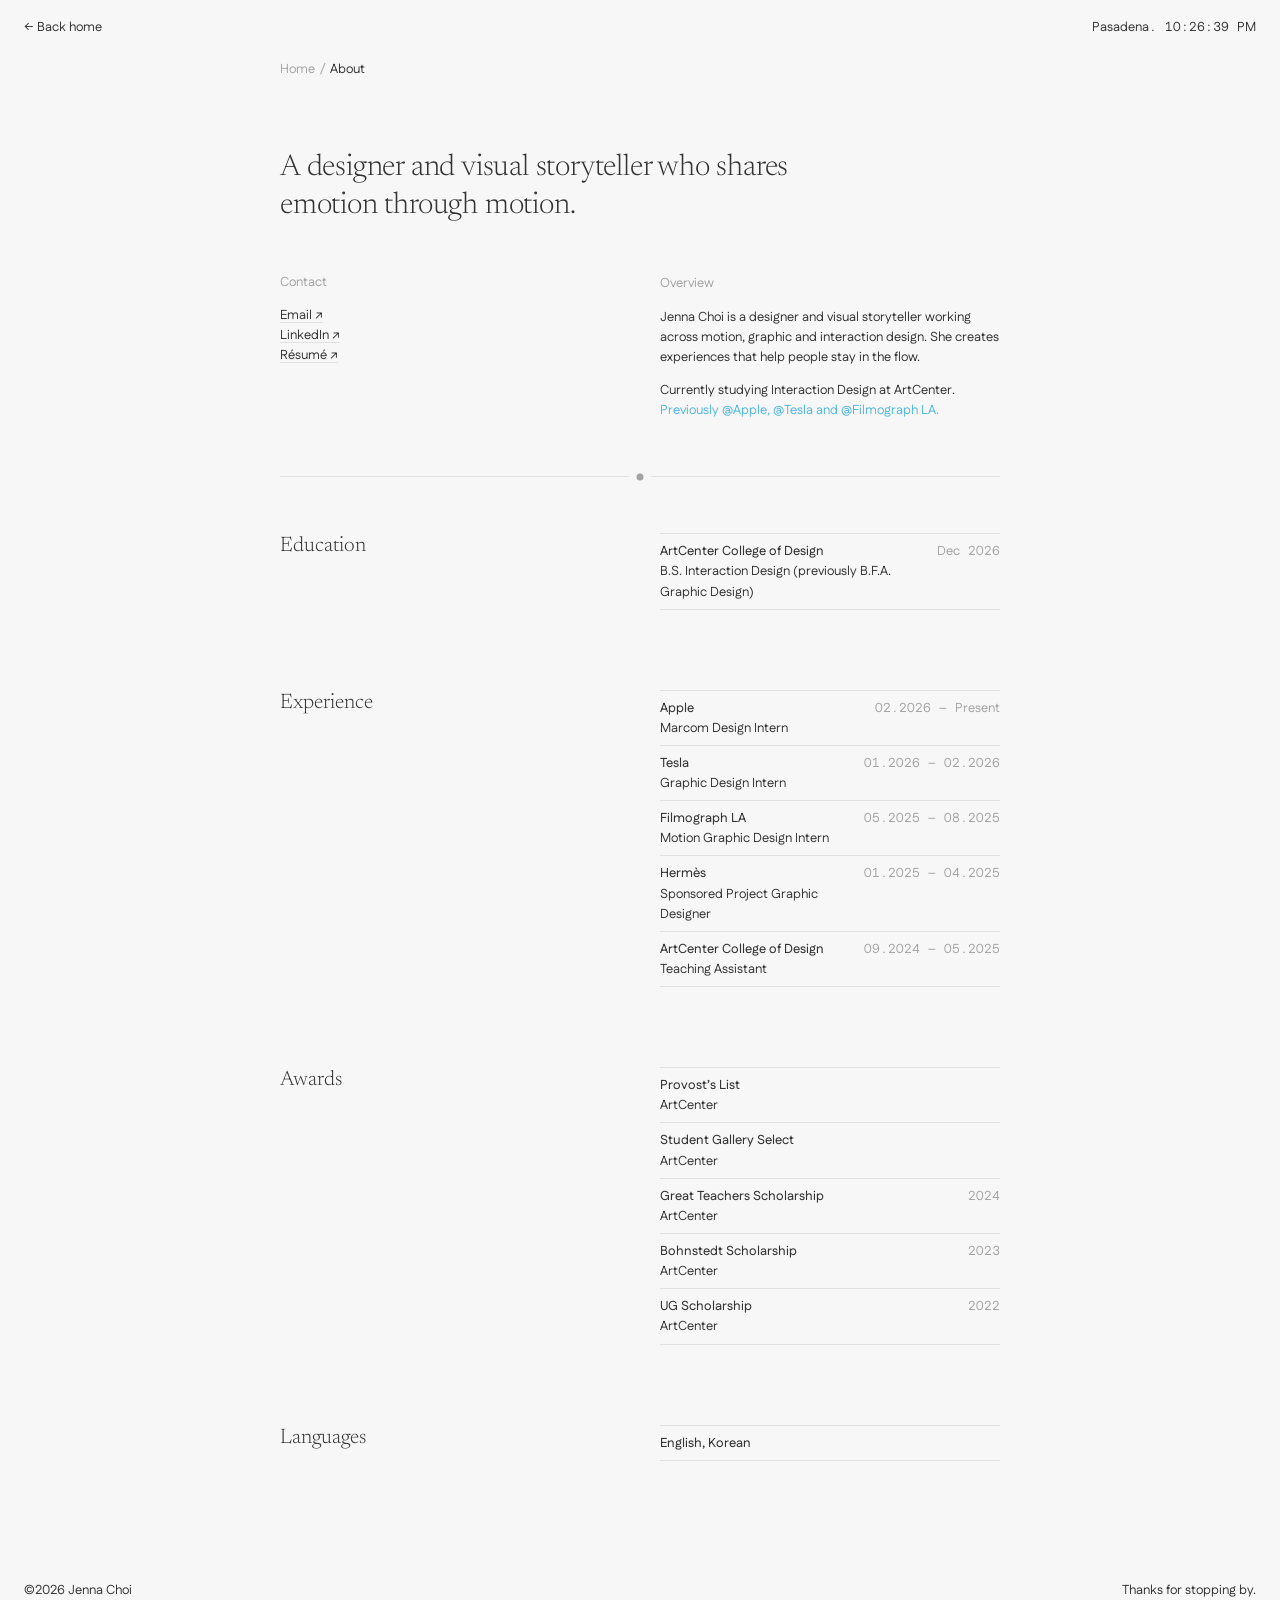
==== commit 7eb8ef4f: "Show 'Previously @Apple, @Tesla and @Filmograph LA.' in accent blue Co-Authored-By: Claude Opus 5.5 " ====
--- a/about.html
+++ b/about.html
@@ -22,7 +22,7 @@
   <main class="art">
     <p class="crumb"><a href="/">Home</a> <span>/</span> About</p>
     <h1 class="art__title">A designer and visual storyteller who shares emotion through motion.</h1>
-    <div class="two two--intro"><div class="two__l"><p class="lbl">Contact</p><p><a class="ulink" href="#" data-link="email">Email ↗</a></p><p><a class="ulink" href="#" data-link="linkedin" target="_blank" rel="noopener">LinkedIn ↗</a></p><p><a class="ulink" href="#" data-link="resume" target="_blank" rel="noopener">Résumé ↗</a></p></div><div class="two__r"><p class="lbl">Overview</p><p>Jenna Choi is a designer and visual storyteller working across motion, graphic and interaction design. She creates experiences that help people stay in the flow.</p><p>Currently studying Interaction Design at ArtCenter. Previously @Apple, @Tesla and @Filmograph LA.</p></div></div>
+    <div class="two two--intro"><div class="two__l"><p class="lbl">Contact</p><p><a class="ulink" href="#" data-link="email">Email ↗</a></p><p><a class="ulink" href="#" data-link="linkedin" target="_blank" rel="noopener">LinkedIn ↗</a></p><p><a class="ulink" href="#" data-link="resume" target="_blank" rel="noopener">Résumé ↗</a></p></div><div class="two__r"><p class="lbl">Overview</p><p>Jenna Choi is a designer and visual storyteller working across motion, graphic and interaction design. She creates experiences that help people stay in the flow.</p><p>Currently studying Interaction Design at ArtCenter. <span class="accent">Previously @Apple, @Tesla and @Filmograph LA.</span></p></div></div>
     <div class="divider" aria-hidden="true"><span></span></div>
     <section class="asec"><div class="two"><div class="two__l"><h2 class="art__h2">Education</h2></div><div class="two__r"><ul class="plist"><li><span class="li__a">ArtCenter College of Design</span><span class="li__b">B.S. Interaction Design (previously B.F.A. Graphic Design)</span><span class="li__c">Dec 2026</span></li></ul></div></div></section>
     <section class="asec"><div class="two"><div class="two__l"><h2 class="art__h2">Experience</h2></div><div class="two__r"><ul class="plist"><li><span class="li__a">Apple</span><span class="li__b">Marcom Design Intern</span><span class="li__c">02.2026 – Present</span></li><li><span class="li__a">Tesla</span><span class="li__b">Graphic Design Intern</span><span class="li__c">01.2026 – 02.2026</span></li><li><span class="li__a">Filmograph LA</span><span class="li__b">Motion Graphic Design Intern</span><span class="li__c">05.2025 – 08.2025</span></li><li><span class="li__a">Hermès</span><span class="li__b">Sponsored Project Graphic Designer</span><span class="li__c">01.2025 – 04.2025</span></li><li><span class="li__a">ArtCenter College of Design</span><span class="li__b">Teaching Assistant</span><span class="li__c">09.2024 – 05.2025</span></li></ul></div></div></section>
--- a/styles.css
+++ b/styles.css
@@ -41,6 +41,7 @@
 button { font: inherit; color: inherit; background: none; border: 0; padding: 0; cursor: pointer; text-align: left; }
 h1, h2 { margin: 0; font-weight: 400; }
 .muted { color: var(--muted); }
+.accent { color: var(--accent); }
 .small { font-size: 12px; }
 
 /* ------------------------------------------------------------------
@@ -71,10 +72,10 @@
 }
 .topbar > * { pointer-events: auto; }
 .mark {
-  width: 22px;
-  height: 9px;
+  width: 24px;
+  height: 12px;
   border: 1.5px solid var(--ink);
-  border-radius: 50%;
+  border-radius: 4px;
   transition: border-color 0.2s ease, background-color 0.2s ease;
 }
 .mark:hover { border-color: var(--accent); background: var(--accent); }
@@ -117,7 +118,19 @@
 .toc__group .toc__item { color: var(--muted); }
 .toc__group .toc__item:hover { color: var(--ink); }
 .toc__group .toc__item.is-active { color: var(--ink); }
-.toc__group .toc__item.is-active > span:first-child::after { content: " ●"; color: var(--accent); font-size: 8px; vertical-align: 2px; }
+/* Filters read as "pick one": hollow dot, filled blue dot when selected */
+.toc__group .toc__item > span:first-child::before {
+  content: "";
+  display: inline-block;
+  width: 7px;
+  height: 7px;
+  margin-right: 8px;
+  vertical-align: 1px;
+  border: 1px solid currentColor;
+  border-radius: 50%;
+  transition: background-color 0.2s ease, border-color 0.2s ease;
+}
+.toc__group .toc__item.is-active > span:first-child::before { background: var(--accent); border-color: var(--accent); }
 .chip__count { color: var(--muted); font-variant-numeric: tabular-nums; }
 .side__foot { margin-top: auto; padding-top: 24px; }
 .side__sep { color: var(--rule); }
@@ -146,6 +159,7 @@
 }
 .card__media--tall { aspect-ratio: 3 / 4; }
 .card__media--wide { aspect-ratio: 10 / 7; }
+.card__media--video { aspect-ratio: 16 / 9; }
 .card__media img,
 .card__media video,
 .card__fill {
@@ -154,10 +168,8 @@
   width: 100%;
   height: 100%;
   object-fit: cover;
-  transition: transform 0.6s cubic-bezier(0.2, 0.7, 0.2, 1), opacity 0.3s ease;
-}
-.card__link:hover .card__media img,
-.card__link:hover .card__media video { transform: scale(1.02); }
+  transition: opacity 0.3s ease;
+}
 .card__cap {
   display: flex;
   justify-content: space-between;
@@ -172,7 +184,26 @@
 .card--soon .card__media > * { opacity: 0.55; }
 .card--soon .card__title { color: var(--muted); }
 
+/* Bottom fade: projects soften and blur into the page as they scroll off */
+.home::after {
+  content: "";
+  position: fixed;
+  left: calc(var(--main-x) - var(--gutter));
+  right: 0;
+  bottom: 0;
+  height: 110px;
+  z-index: 5;
+  pointer-events: none;
+  background: linear-gradient(to bottom, rgba(247, 247, 247, 0), var(--bg) 85%);
+  backdrop-filter: blur(6px);
+  -webkit-backdrop-filter: blur(6px);
+  -webkit-mask-image: linear-gradient(to bottom, transparent, #000 60%);
+  mask-image: linear-gradient(to bottom, transparent, #000 60%);
+}
+
 .signoff {
+  position: relative;
+  z-index: 6;
   margin: 64px var(--margin) 20px var(--main-x);
   text-align: right;
 }
@@ -302,6 +333,7 @@
   .side__foot { display: none; }
   .work { margin: 32px var(--margin) 0; padding-top: 0; }
   .signoff { margin-left: var(--margin); }
+  .home::after { left: 0; height: 80px; }
 }
 
 @media (max-width: 640px) {
@@ -316,5 +348,4 @@
 
 @media (prefers-reduced-motion: reduce) {
   .card { animation: none; }
-  .card__media img, .card__media video { transition: none; }
-}
+}
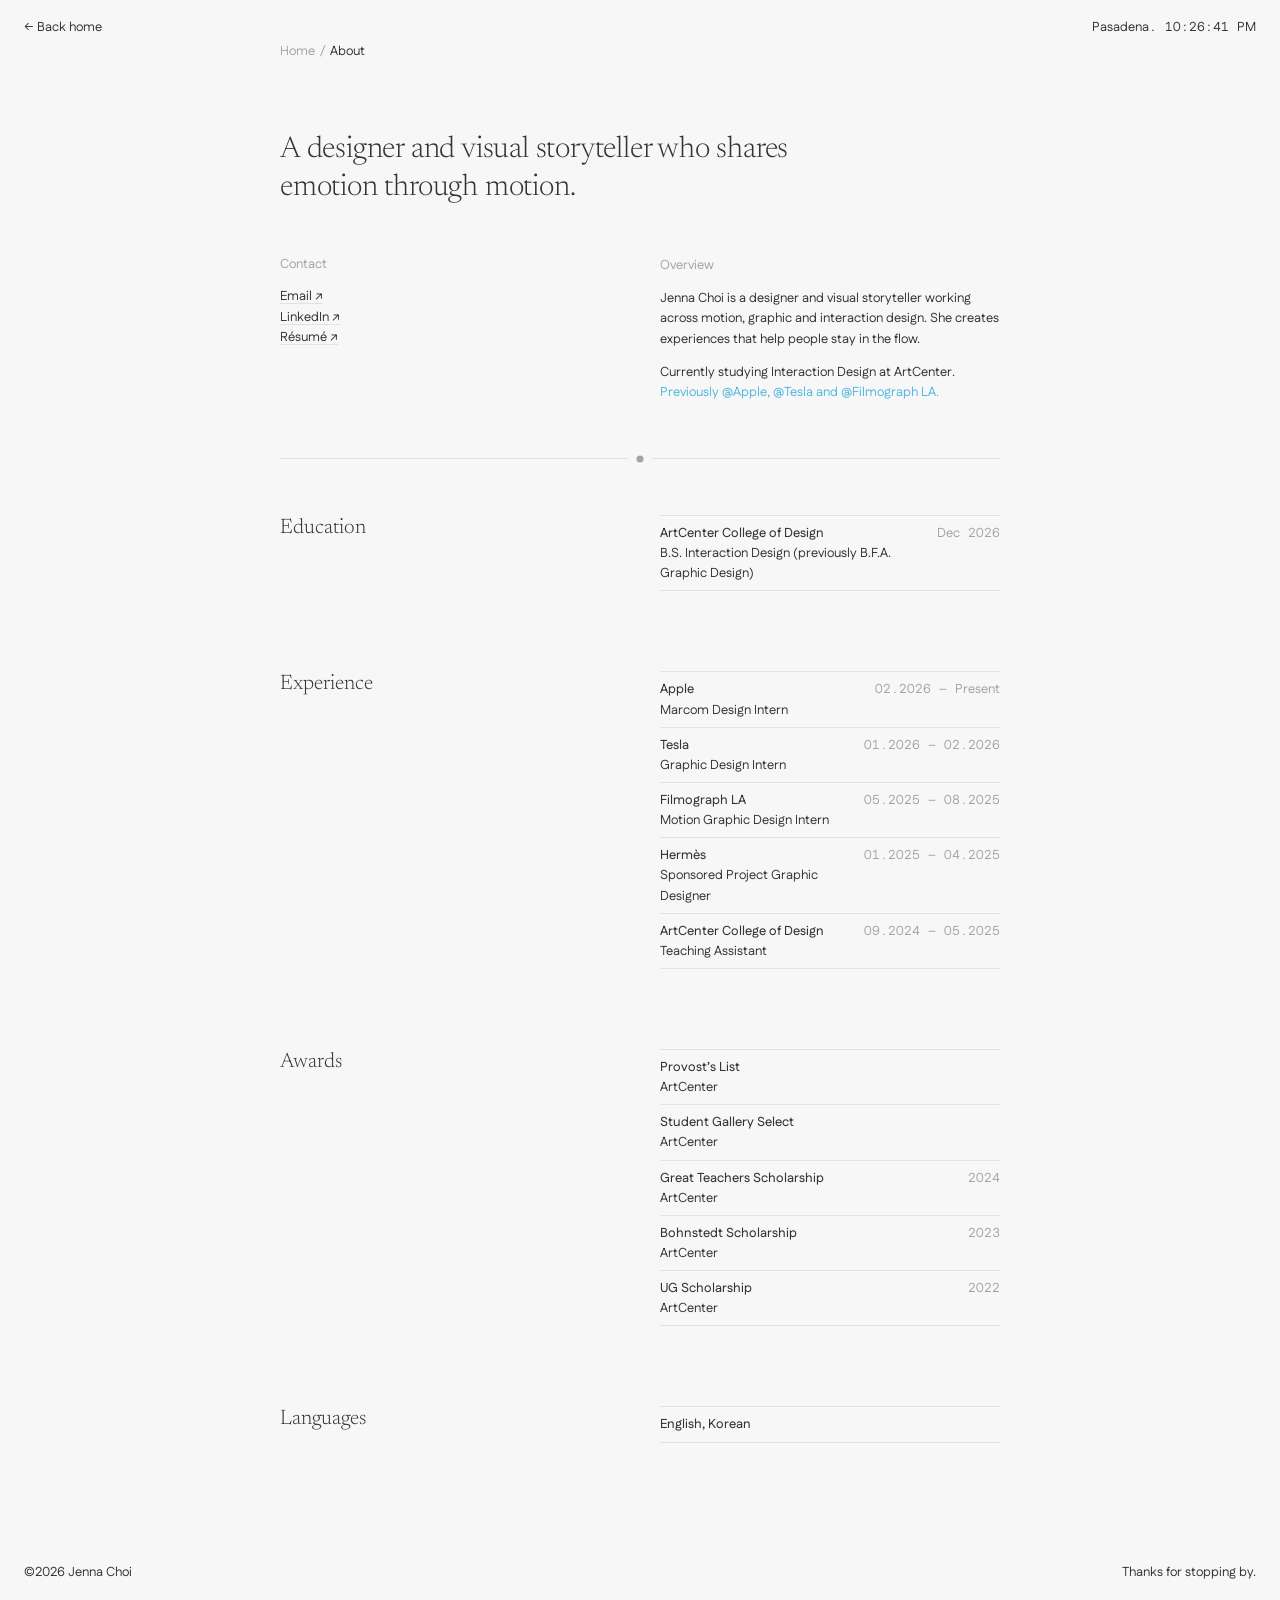
==== commit 8f5caedd: "Project pages: fixed 'Back home' + section shortcuts that highlight the current section Co-Authored-" ====
--- a/about.html
+++ b/about.html
@@ -14,10 +14,11 @@
 <body class="article">
   <!-- Generated by tools/build_site.py from tools/content.py — edit content there, then re-run. -->
 
-  <header class="art-top">
+  <aside class="agenda" aria-label="On this page">
     <a class="back" href="/">← Back home</a>
-    <p class="clock" data-clock data-tz="America/Los_Angeles" data-city="Pasadena">Pasadena.</p>
-  </header>
+    <nav class="agenda__list"></nav>
+  </aside>
+  <header class="art-top"><p class="clock" data-clock data-tz="America/Los_Angeles" data-city="Pasadena">Pasadena.</p></header>
 
   <main class="art">
     <p class="crumb"><a href="/">Home</a> <span>/</span> About</p>
--- a/styles.css
+++ b/styles.css
@@ -101,7 +101,8 @@
   border-bottom: 1px solid var(--rule);
 }
 .toc { display: flex; flex-direction: column; padding-top: 14px; }
-.toc__head { margin-top: 18px; font-weight: 500; }
+/* Section labels: small and grey, like "Details" / "Overview" on article pages */
+.toc__head { margin: 20px 0 3px; font-size: 12px; color: var(--muted); }
 .toc__head:first-child { margin-top: 0; }
 .toc__group { display: flex; flex-direction: column; }
 .toc__item {
@@ -211,20 +212,44 @@
 /* ------------------------------------------------------------------
    Article pages — project, About, Fun
    ------------------------------------------------------------------ */
+/* Clock stays top-right; "Back home" + section shortcuts stay top-left while scrolling */
 .art-top {
-  display: flex;
-  justify-content: space-between;
-  align-items: center;
-  padding: 18px var(--margin) 0;
-}
+  position: fixed;
+  top: 18px;
+  right: var(--margin);
+  z-index: 10;
+}
+.agenda {
+  position: fixed;
+  top: 18px;
+  left: var(--margin);
+  z-index: 10;
+  display: flex;
+  flex-direction: column;
+  align-items: flex-start;
+  gap: 20px;
+  width: calc((100% - 720px) / 2 - 2 * var(--margin));
+  max-width: 220px;
+}
+.agenda__list { display: flex; flex-direction: column; align-items: flex-start; gap: 2px; }
+.agenda__item {
+  margin-left: -10px;
+  padding: 4px 10px;
+  border-radius: 999px;
+  color: var(--muted);
+  transition: color 0.2s ease, background-color 0.2s ease;
+}
+.agenda__item:hover { color: var(--ink); }
+.agenda__item.is-here { background: #ededed; color: var(--ink); }
 .back { color: var(--ink); transition: color 0.2s ease; }
 .back:hover { color: var(--accent); }
 
 .art {
   width: min(720px, calc(100% - 2 * var(--margin)));
   margin: 0 auto;
-  padding: 24px 0 0;
-}
+  padding: 42px 0 0;
+}
+.art [id] { scroll-margin-top: 32px; }
 .crumb { color: var(--ink); }
 .crumb a { color: var(--muted); transition: color 0.2s ease; }
 .crumb a:hover { color: var(--ink); }
@@ -336,6 +361,14 @@
   .home::after { left: 0; height: 80px; }
 }
 
+/* Not enough room beside the column: keep just "Back home" in a top bar */
+@media (max-width: 1180px) {
+  .agenda__list { display: none; }
+  .agenda, .art-top { position: absolute; }
+  .agenda { width: auto; max-width: none; }
+  .back { white-space: nowrap; }
+}
+
 @media (max-width: 640px) {
   /* one column, back in reading order */
   .work { display: flex; flex-direction: column; gap: 28px; }
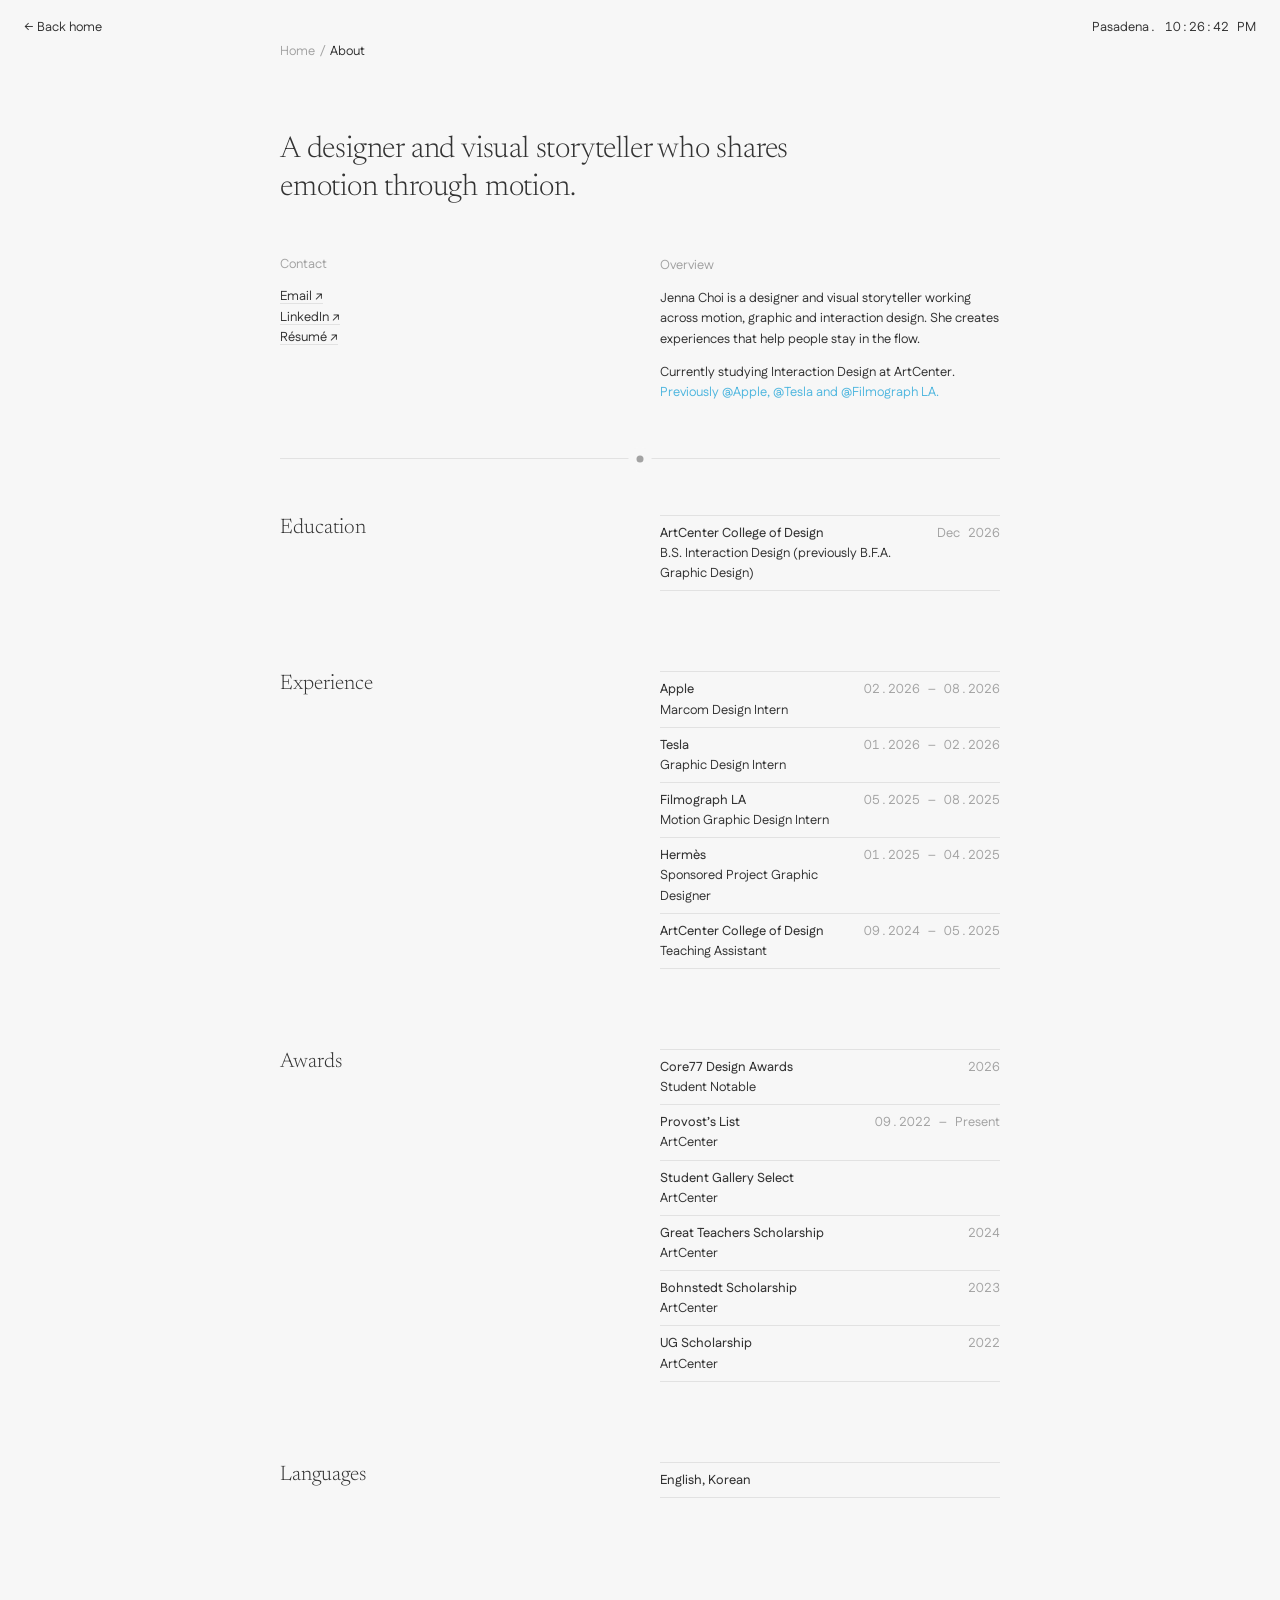
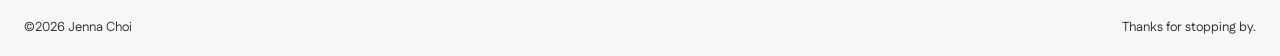
==== commit 9dcb0662: "Add contact links and résumé PDF; sync About with résumé (Apple dates, Core77) Co-Authored-By: Claud" ====
--- a/about.html
+++ b/about.html
@@ -26,8 +26,8 @@
     <div class="two two--intro"><div class="two__l"><p class="lbl">Contact</p><p><a class="ulink" href="#" data-link="email">Email ↗</a></p><p><a class="ulink" href="#" data-link="linkedin" target="_blank" rel="noopener">LinkedIn ↗</a></p><p><a class="ulink" href="#" data-link="resume" target="_blank" rel="noopener">Résumé ↗</a></p></div><div class="two__r"><p class="lbl">Overview</p><p>Jenna Choi is a designer and visual storyteller working across motion, graphic and interaction design. She creates experiences that help people stay in the flow.</p><p>Currently studying Interaction Design at ArtCenter. <span class="accent">Previously @Apple, @Tesla and @Filmograph LA.</span></p></div></div>
     <div class="divider" aria-hidden="true"><span></span></div>
     <section class="asec"><div class="two"><div class="two__l"><h2 class="art__h2">Education</h2></div><div class="two__r"><ul class="plist"><li><span class="li__a">ArtCenter College of Design</span><span class="li__b">B.S. Interaction Design (previously B.F.A. Graphic Design)</span><span class="li__c">Dec 2026</span></li></ul></div></div></section>
-    <section class="asec"><div class="two"><div class="two__l"><h2 class="art__h2">Experience</h2></div><div class="two__r"><ul class="plist"><li><span class="li__a">Apple</span><span class="li__b">Marcom Design Intern</span><span class="li__c">02.2026 – Present</span></li><li><span class="li__a">Tesla</span><span class="li__b">Graphic Design Intern</span><span class="li__c">01.2026 – 02.2026</span></li><li><span class="li__a">Filmograph LA</span><span class="li__b">Motion Graphic Design Intern</span><span class="li__c">05.2025 – 08.2025</span></li><li><span class="li__a">Hermès</span><span class="li__b">Sponsored Project Graphic Designer</span><span class="li__c">01.2025 – 04.2025</span></li><li><span class="li__a">ArtCenter College of Design</span><span class="li__b">Teaching Assistant</span><span class="li__c">09.2024 – 05.2025</span></li></ul></div></div></section>
-    <section class="asec"><div class="two"><div class="two__l"><h2 class="art__h2">Awards</h2></div><div class="two__r"><ul class="plist"><li><span class="li__a">Provost’s List</span><span class="li__b">ArtCenter</span><span class="li__c"></span></li><li><span class="li__a">Student Gallery Select</span><span class="li__b">ArtCenter</span><span class="li__c"></span></li><li><span class="li__a">Great Teachers Scholarship</span><span class="li__b">ArtCenter</span><span class="li__c">2024</span></li><li><span class="li__a">Bohnstedt Scholarship</span><span class="li__b">ArtCenter</span><span class="li__c">2023</span></li><li><span class="li__a">UG Scholarship</span><span class="li__b">ArtCenter</span><span class="li__c">2022</span></li></ul></div></div></section>
+    <section class="asec"><div class="two"><div class="two__l"><h2 class="art__h2">Experience</h2></div><div class="two__r"><ul class="plist"><li><span class="li__a">Apple</span><span class="li__b">Marcom Design Intern</span><span class="li__c">02.2026 – 08.2026</span></li><li><span class="li__a">Tesla</span><span class="li__b">Graphic Design Intern</span><span class="li__c">01.2026 – 02.2026</span></li><li><span class="li__a">Filmograph LA</span><span class="li__b">Motion Graphic Design Intern</span><span class="li__c">05.2025 – 08.2025</span></li><li><span class="li__a">Hermès</span><span class="li__b">Sponsored Project Graphic Designer</span><span class="li__c">01.2025 – 04.2025</span></li><li><span class="li__a">ArtCenter College of Design</span><span class="li__b">Teaching Assistant</span><span class="li__c">09.2024 – 05.2025</span></li></ul></div></div></section>
+    <section class="asec"><div class="two"><div class="two__l"><h2 class="art__h2">Awards</h2></div><div class="two__r"><ul class="plist"><li><span class="li__a">Core77 Design Awards</span><span class="li__b">Student Notable</span><span class="li__c">2026</span></li><li><span class="li__a">Provost’s List</span><span class="li__b">ArtCenter</span><span class="li__c">09.2022 – Present</span></li><li><span class="li__a">Student Gallery Select</span><span class="li__b">ArtCenter</span><span class="li__c"></span></li><li><span class="li__a">Great Teachers Scholarship</span><span class="li__b">ArtCenter</span><span class="li__c">2024</span></li><li><span class="li__a">Bohnstedt Scholarship</span><span class="li__b">ArtCenter</span><span class="li__c">2023</span></li><li><span class="li__a">UG Scholarship</span><span class="li__b">ArtCenter</span><span class="li__c">2022</span></li></ul></div></div></section>
     <section class="asec"><div class="two"><div class="two__l"><h2 class="art__h2">Languages</h2></div><div class="two__r"><ul class="plist"><li><span class="li__a">English, Korean</span><span class="li__b"></span><span class="li__c"></span></li></ul></div></div></section>
   </main>
 
--- a/styles.css
+++ b/styles.css
@@ -103,7 +103,7 @@
 .toc { display: flex; flex-direction: column; padding-top: 14px; }
 /* Section labels: small and grey, like "Details" / "Overview" on article pages */
 .toc__head { margin: 20px 0 3px; font-size: 12px; color: var(--muted); }
-.toc__head:first-child { margin-top: 0; }
+.toc__sec:first-child .toc__head { margin-top: 0; }
 .toc__group { display: flex; flex-direction: column; }
 .toc__item {
   display: flex;
@@ -231,7 +231,17 @@
   width: calc((100% - 720px) / 2 - 2 * var(--margin));
   max-width: 220px;
 }
-.agenda__list { display: flex; flex-direction: column; align-items: flex-start; gap: 2px; }
+/* Shortcuts sit in the margin just left of the article, level with the title */
+.agenda__list {
+  position: fixed;
+  top: 128px;
+  left: calc(50% - 360px - 220px);
+  width: 180px;
+  display: flex;
+  flex-direction: column;
+  align-items: flex-start;
+  gap: 2px;
+}
 .agenda__item {
   margin-left: -10px;
   padding: 4px 10px;
@@ -358,15 +368,33 @@
   .side__foot { display: none; }
   .work { margin: 32px var(--margin) 0; padding-top: 0; }
   .signoff { margin-left: var(--margin); }
-  .home::after { left: 0; height: 80px; }
-}
-
-/* Not enough room beside the column: keep just "Back home" in a top bar */
+  .home::after { left: 0; height: 56px; }
+  /* Index · Work · Links side by side instead of one long list */
+  .toc {
+    display: grid;
+    grid-template-columns: 1fr 1.4fr 1fr;
+    column-gap: var(--gutter);
+  }
+  .toc__sec .toc__head { margin-top: 0; }
+}
+
+/* Not enough room beside the column: shortcuts hide; "Back home" + clock
+   stay pinned in a soft top bar so you can always get back */
 @media (max-width: 1180px) {
   .agenda__list { display: none; }
-  .agenda, .art-top { position: absolute; }
-  .agenda { width: auto; max-width: none; }
+  .agenda { width: auto; max-width: none; top: 0; padding-top: 14px; }
+  .art-top { top: 14px; }
   .back { white-space: nowrap; }
+  .article::before {
+    content: "";
+    position: fixed;
+    inset: 0 0 auto 0;
+    height: 56px;
+    z-index: 9;
+    background: linear-gradient(var(--bg) 72%, rgba(247, 247, 247, 0));
+    pointer-events: none;
+  }
+  .art { padding-top: 46px; }
 }
 
 @media (max-width: 640px) {
@@ -375,8 +403,19 @@
   .work__col { display: contents; }
   .card { order: var(--order); }
   .two { grid-template-columns: 1fr; gap: 20px; }
+  /* Phone: Index + Links share a row, Work filters below; bigger tap targets */
+  .side { margin-top: 52px; }
+  .side__intro { gap: 1em; }
+  .toc { grid-template-columns: 1fr 1fr; row-gap: 18px; }
+  .toc__sec--work { grid-column: 1 / -1; grid-row: 2; }
+  .toc__item { padding: 4px 0; }
+  .toc__group { flex-direction: row; flex-wrap: wrap; column-gap: 16px; }
+  .toc__group .toc__item { width: auto; justify-content: flex-start; gap: 4px; }
+  .chip__count { font-size: 11px; }
   .art__title { margin-top: 48px; font-size: 26px; }
   .row--2, .row--3 { grid-template-columns: 1fr; }
+  /* tablet prototype is too cramped on a phone — the "Open in new tab" link stays */
+  .embed--app { display: none; }
 }
 
 @media (prefers-reduced-motion: reduce) {
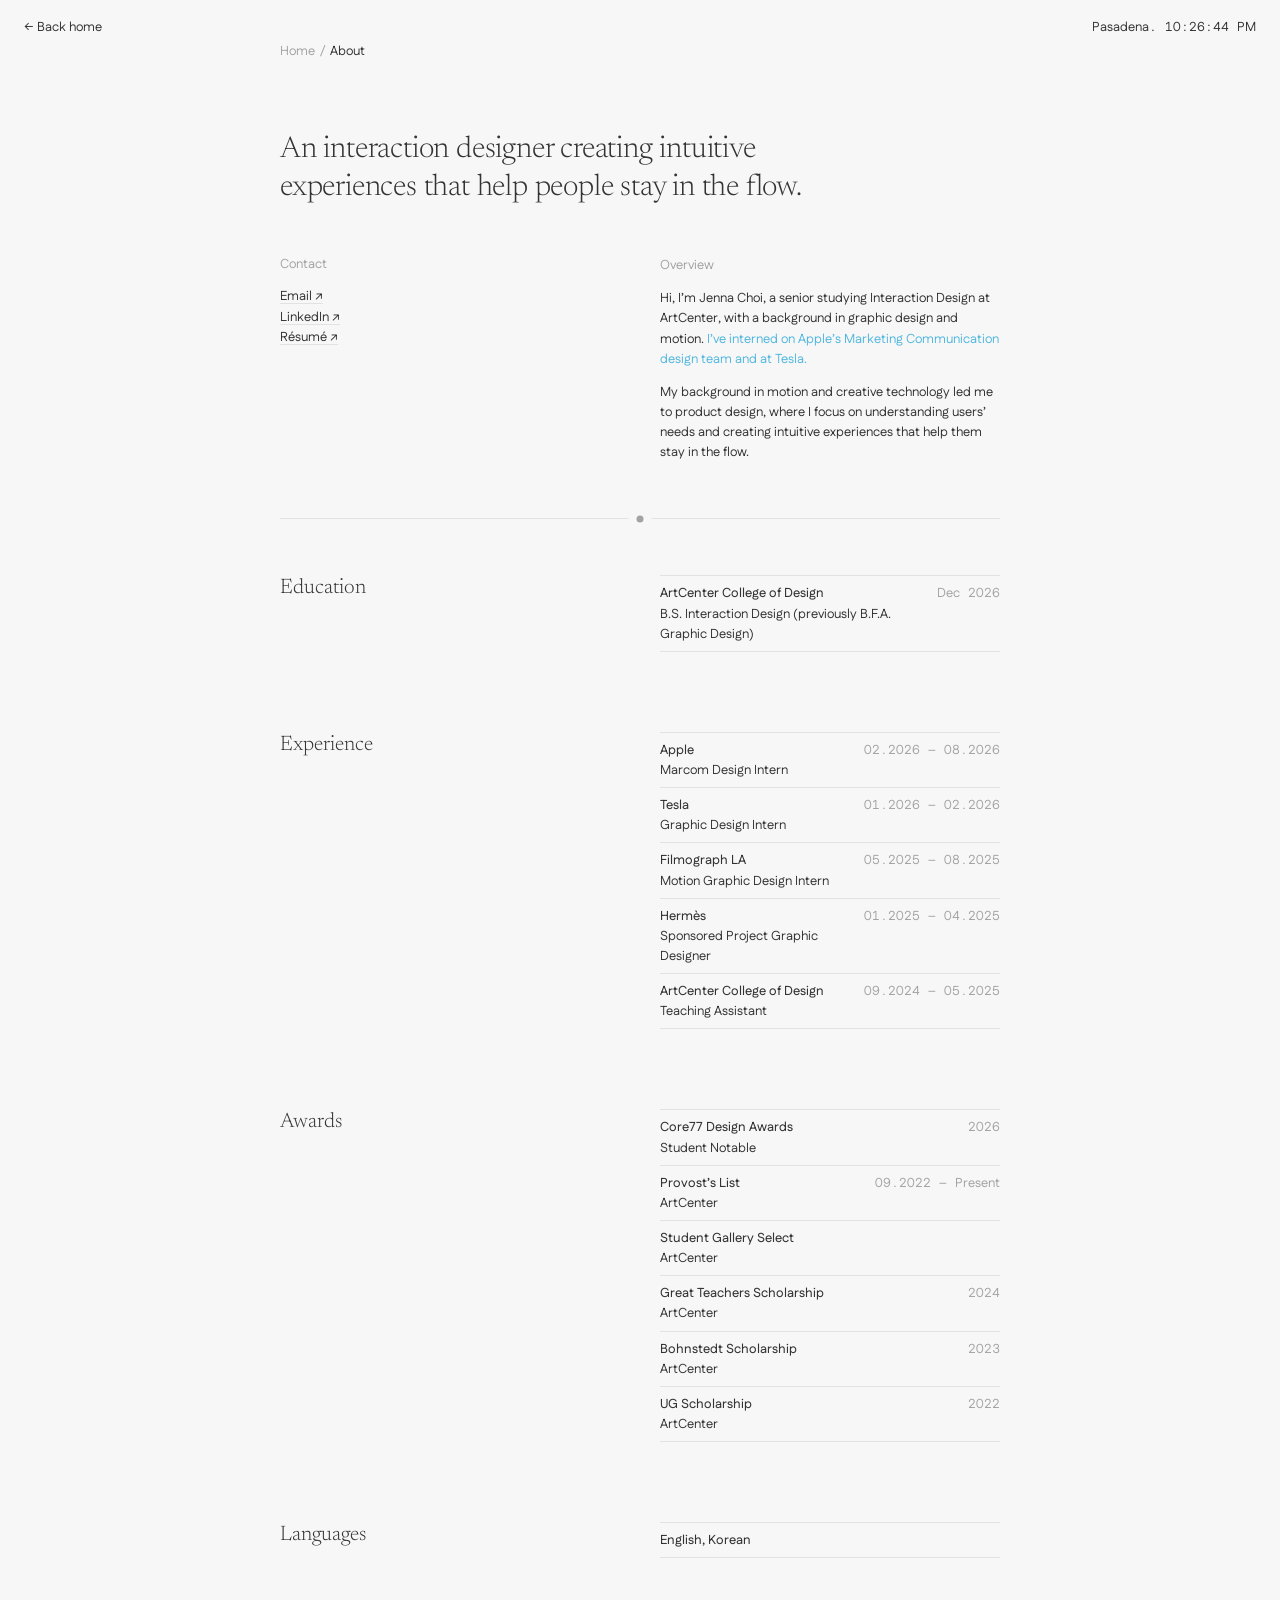
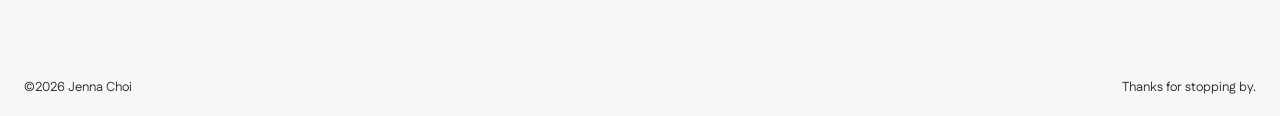
==== commit 929ef9a2: "Reposition as interaction designer: shorter home intro, full intro on About Co-Authored-By: Claude O" ====
--- a/about.html
+++ b/about.html
@@ -5,7 +5,7 @@
   <meta name="viewport" content="width=device-width, initial-scale=1" />
   <meta name="theme-color" content="#f7f7f7" />
   <title>About — Jenna Choi</title>
-  <meta name="description" content="Jenna Choi is a designer and visual storyteller working across motion, graphic and interaction design. She creates experiences that help people stay in the" />
+  <meta name="description" content="Jenna Choi is an interaction designer with a background in graphic design and motion, creating intuitive experiences that help people stay in the flow." />
   <link rel="preconnect" href="https://fonts.googleapis.com" />
   <link rel="preconnect" href="https://fonts.gstatic.com" crossorigin />
   <link href="https://fonts.googleapis.com/css2?family=Fustat:wght@400;500;600&family=Newsreader:opsz,wght@6..72,300;6..72,400&display=swap" rel="stylesheet" />
@@ -22,8 +22,8 @@
 
   <main class="art">
     <p class="crumb"><a href="/">Home</a> <span>/</span> About</p>
-    <h1 class="art__title">A designer and visual storyteller who shares emotion through motion.</h1>
-    <div class="two two--intro"><div class="two__l"><p class="lbl">Contact</p><p><a class="ulink" href="#" data-link="email">Email ↗</a></p><p><a class="ulink" href="#" data-link="linkedin" target="_blank" rel="noopener">LinkedIn ↗</a></p><p><a class="ulink" href="#" data-link="resume" target="_blank" rel="noopener">Résumé ↗</a></p></div><div class="two__r"><p class="lbl">Overview</p><p>Jenna Choi is a designer and visual storyteller working across motion, graphic and interaction design. She creates experiences that help people stay in the flow.</p><p>Currently studying Interaction Design at ArtCenter. <span class="accent">Previously @Apple, @Tesla and @Filmograph LA.</span></p></div></div>
+    <h1 class="art__title">An interaction designer creating intuitive experiences that help people stay in the flow.</h1>
+    <div class="two two--intro"><div class="two__l"><p class="lbl">Contact</p><p><a class="ulink" href="#" data-link="email">Email ↗</a></p><p><a class="ulink" href="#" data-link="linkedin" target="_blank" rel="noopener">LinkedIn ↗</a></p><p><a class="ulink" href="#" data-link="resume" target="_blank" rel="noopener">Résumé ↗</a></p></div><div class="two__r"><p class="lbl">Overview</p><p>Hi, I’m Jenna Choi, a senior studying Interaction Design at ArtCenter, with a background in graphic design and motion. <span class="accent">I’ve interned on Apple’s Marketing Communication design team and at Tesla.</span></p><p>My background in motion and creative technology led me to product design, where I focus on understanding users’ needs and creating intuitive experiences that help them stay in the flow.</p></div></div>
     <div class="divider" aria-hidden="true"><span></span></div>
     <section class="asec"><div class="two"><div class="two__l"><h2 class="art__h2">Education</h2></div><div class="two__r"><ul class="plist"><li><span class="li__a">ArtCenter College of Design</span><span class="li__b">B.S. Interaction Design (previously B.F.A. Graphic Design)</span><span class="li__c">Dec 2026</span></li></ul></div></div></section>
     <section class="asec"><div class="two"><div class="two__l"><h2 class="art__h2">Experience</h2></div><div class="two__r"><ul class="plist"><li><span class="li__a">Apple</span><span class="li__b">Marcom Design Intern</span><span class="li__c">02.2026 – 08.2026</span></li><li><span class="li__a">Tesla</span><span class="li__b">Graphic Design Intern</span><span class="li__c">01.2026 – 02.2026</span></li><li><span class="li__a">Filmograph LA</span><span class="li__b">Motion Graphic Design Intern</span><span class="li__c">05.2025 – 08.2025</span></li><li><span class="li__a">Hermès</span><span class="li__b">Sponsored Project Graphic Designer</span><span class="li__c">01.2025 – 04.2025</span></li><li><span class="li__a">ArtCenter College of Design</span><span class="li__b">Teaching Assistant</span><span class="li__c">09.2024 – 05.2025</span></li></ul></div></div></section>
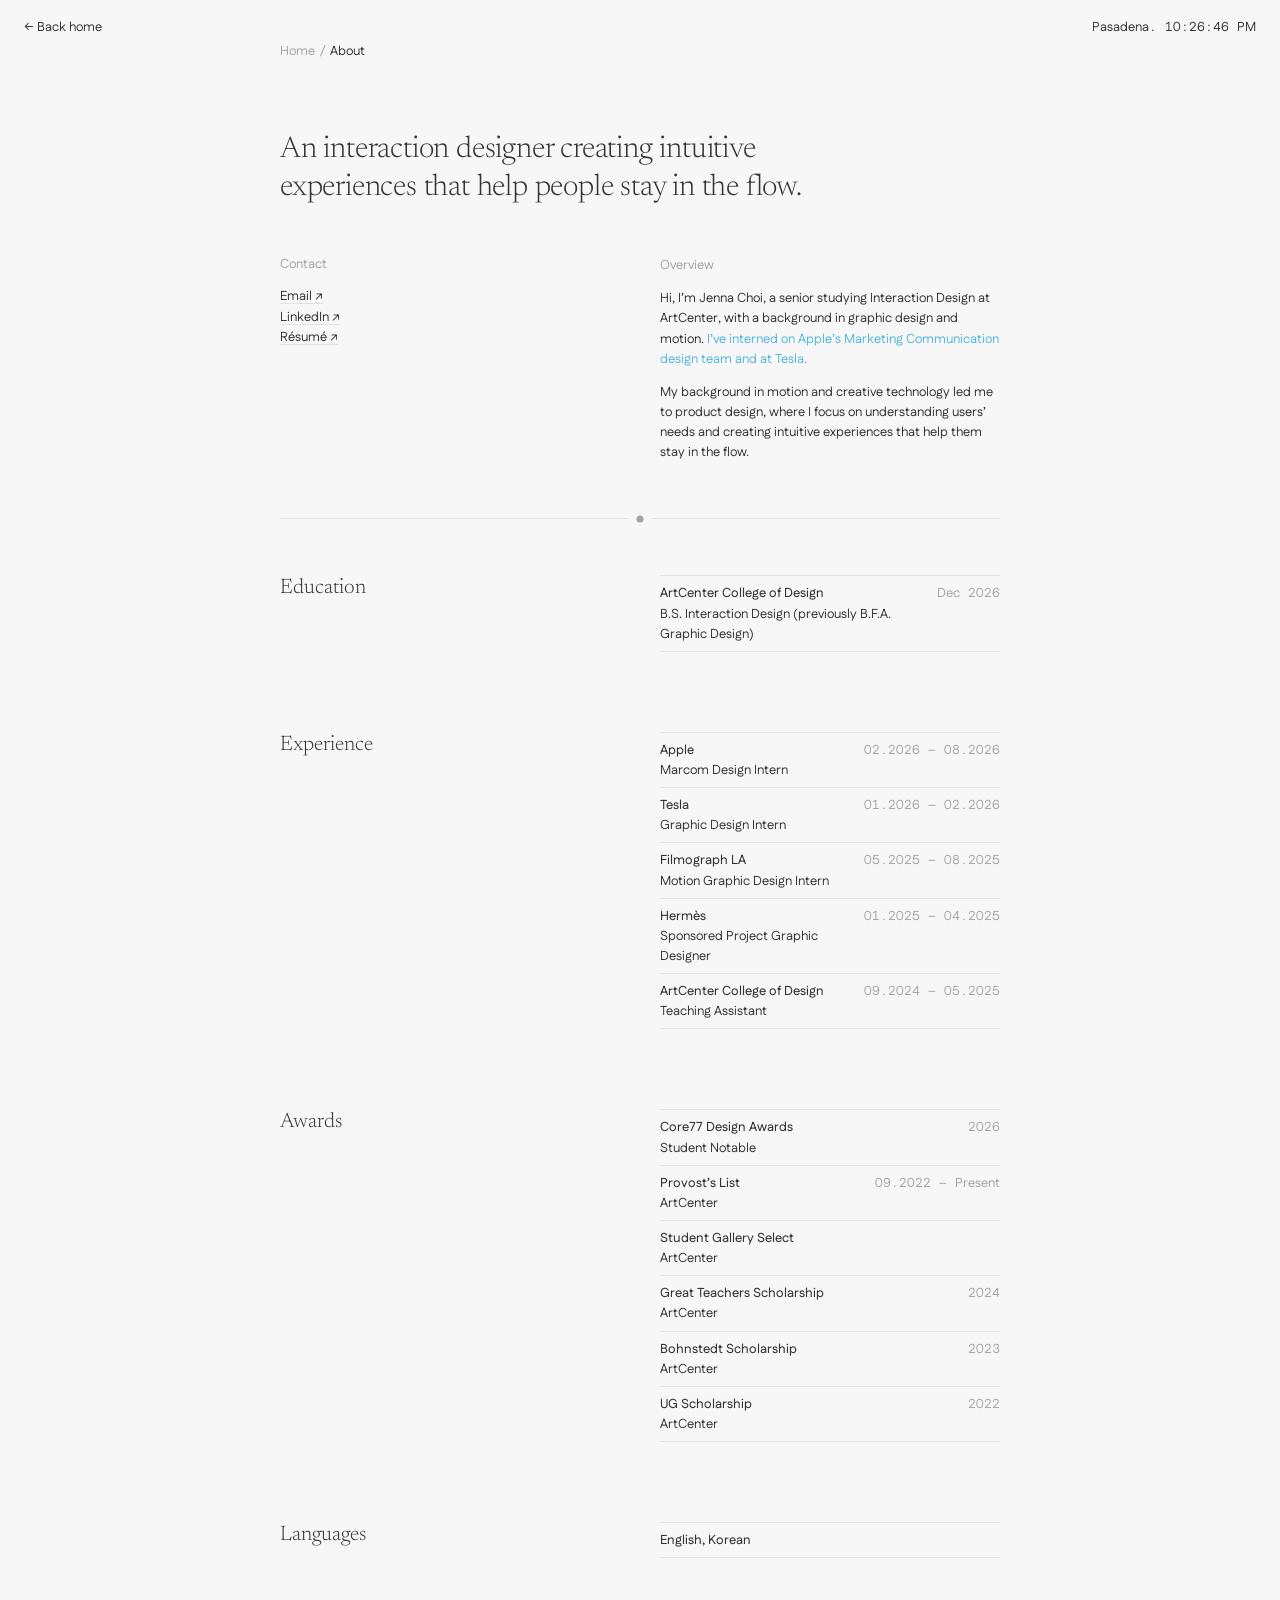
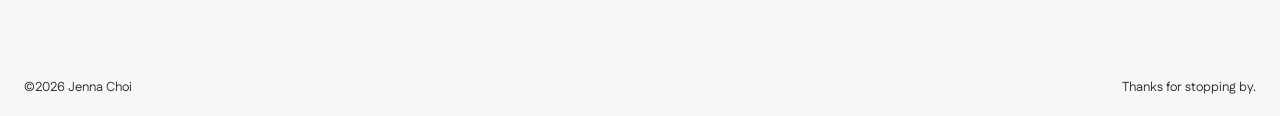
==== commit 5c14fc0e: "Cache-bust styles.css and main.js so changes show without a hard refresh Co-Authored-By: Claude Opus" ====
--- a/about.html
+++ b/about.html
@@ -9,7 +9,7 @@
   <link rel="preconnect" href="https://fonts.googleapis.com" />
   <link rel="preconnect" href="https://fonts.gstatic.com" crossorigin />
   <link href="https://fonts.googleapis.com/css2?family=Fustat:wght@400;500;600&family=Newsreader:opsz,wght@6..72,300;6..72,400&display=swap" rel="stylesheet" />
-  <link rel="stylesheet" href="/styles.css" />
+  <link rel="stylesheet" href="/styles.css?v=3bc13366" />
 </head>
 <body class="article">
   <!-- Generated by tools/build_site.py from tools/content.py — edit content there, then re-run. -->
@@ -36,6 +36,6 @@
     <p>Thanks for stopping by.</p>
   </footer>
 
-  <script src="/main.js" defer></script>
+  <script src="/main.js?v=3af672a3" defer></script>
 </body>
 </html>
--- a/styles.css
+++ b/styles.css
@@ -104,7 +104,6 @@
 /* Section labels: small and grey, like "Details" / "Overview" on article pages */
 .toc__head { margin: 20px 0 3px; font-size: 12px; color: var(--muted); }
 .toc__sec:first-child .toc__head { margin-top: 0; }
-.toc__group { display: flex; flex-direction: column; }
 .toc__item {
   display: flex;
   justify-content: space-between;
@@ -116,23 +115,6 @@
 .toc__item:hover { color: var(--accent); }
 .toc__arrow { color: var(--muted); }
 .toc__item:hover .toc__arrow { color: var(--accent); }
-.toc__group .toc__item { color: var(--muted); }
-.toc__group .toc__item:hover { color: var(--ink); }
-.toc__group .toc__item.is-active { color: var(--ink); }
-/* Filters read as "pick one": hollow dot, filled blue dot when selected */
-.toc__group .toc__item > span:first-child::before {
-  content: "";
-  display: inline-block;
-  width: 7px;
-  height: 7px;
-  margin-right: 8px;
-  vertical-align: 1px;
-  border: 1px solid currentColor;
-  border-radius: 50%;
-  transition: background-color 0.2s ease, border-color 0.2s ease;
-}
-.toc__group .toc__item.is-active > span:first-child::before { background: var(--accent); border-color: var(--accent); }
-.chip__count { color: var(--muted); font-variant-numeric: tabular-nums; }
 .side__foot { margin-top: auto; padding-top: 24px; }
 .side__sep { color: var(--rule); }
 
@@ -149,6 +131,27 @@
   padding-top: 52px;
 }
 .work__col { display: flex; flex-direction: column; gap: 28px; }
+
+/* Filter pills above the grid */
+.filters {
+  grid-column: 1 / -1;
+  display: flex;
+  flex-wrap: wrap;
+  gap: 8px;
+  margin-bottom: 8px;
+}
+.pill {
+  height: 30px;
+  padding: 0 14px;
+  border-radius: 999px;
+  background: #ececec;
+  color: #777;
+  font-size: var(--small);
+  white-space: nowrap;
+  transition: background-color 0.2s ease, color 0.2s ease;
+}
+.pill:hover { background: #e2e2e2; color: var(--ink); }
+.pill.is-active { background: var(--ink); color: #fff; }
 .card { animation: card-in 0.4s ease both; }
 .card[hidden] { display: none; }
 @keyframes card-in { from { opacity: 0; transform: translateY(6px); } }
@@ -372,7 +375,7 @@
   /* Index · Work · Links side by side instead of one long list */
   .toc {
     display: grid;
-    grid-template-columns: 1fr 1.4fr 1fr;
+    grid-template-columns: 1fr 1fr;
     column-gap: var(--gutter);
   }
   .toc__sec .toc__head { margin-top: 0; }
@@ -407,12 +410,19 @@
   .side { margin-top: 52px; }
   .side__intro { gap: 1em; }
   .toc { grid-template-columns: 1fr 1fr; row-gap: 18px; }
-  .toc__sec--work { grid-column: 1 / -1; grid-row: 2; }
+  /* filters scroll sideways in one row */
+  .filters {
+    flex-wrap: nowrap;
+    overflow-x: auto;
+    scrollbar-width: none;
+    width: 100vw;
+    max-width: 100vw;
+    margin: 0 0 4px calc(-1 * var(--margin));
+    padding: 0 var(--margin);
+  }
+  .filters::-webkit-scrollbar { display: none; }
   .toc__item { padding: 4px 0; }
-  .toc__group { flex-direction: row; flex-wrap: wrap; column-gap: 16px; }
-  .toc__group .toc__item { width: auto; justify-content: flex-start; gap: 4px; }
-  .chip__count { font-size: 11px; }
-  .art__title { margin-top: 48px; font-size: 26px; }
+      .art__title { margin-top: 48px; font-size: 26px; }
   .row--2, .row--3 { grid-template-columns: 1fr; }
   /* tablet prototype is too cramped on a phone — the "Open in new tab" link stays */
   .embed--app { display: none; }
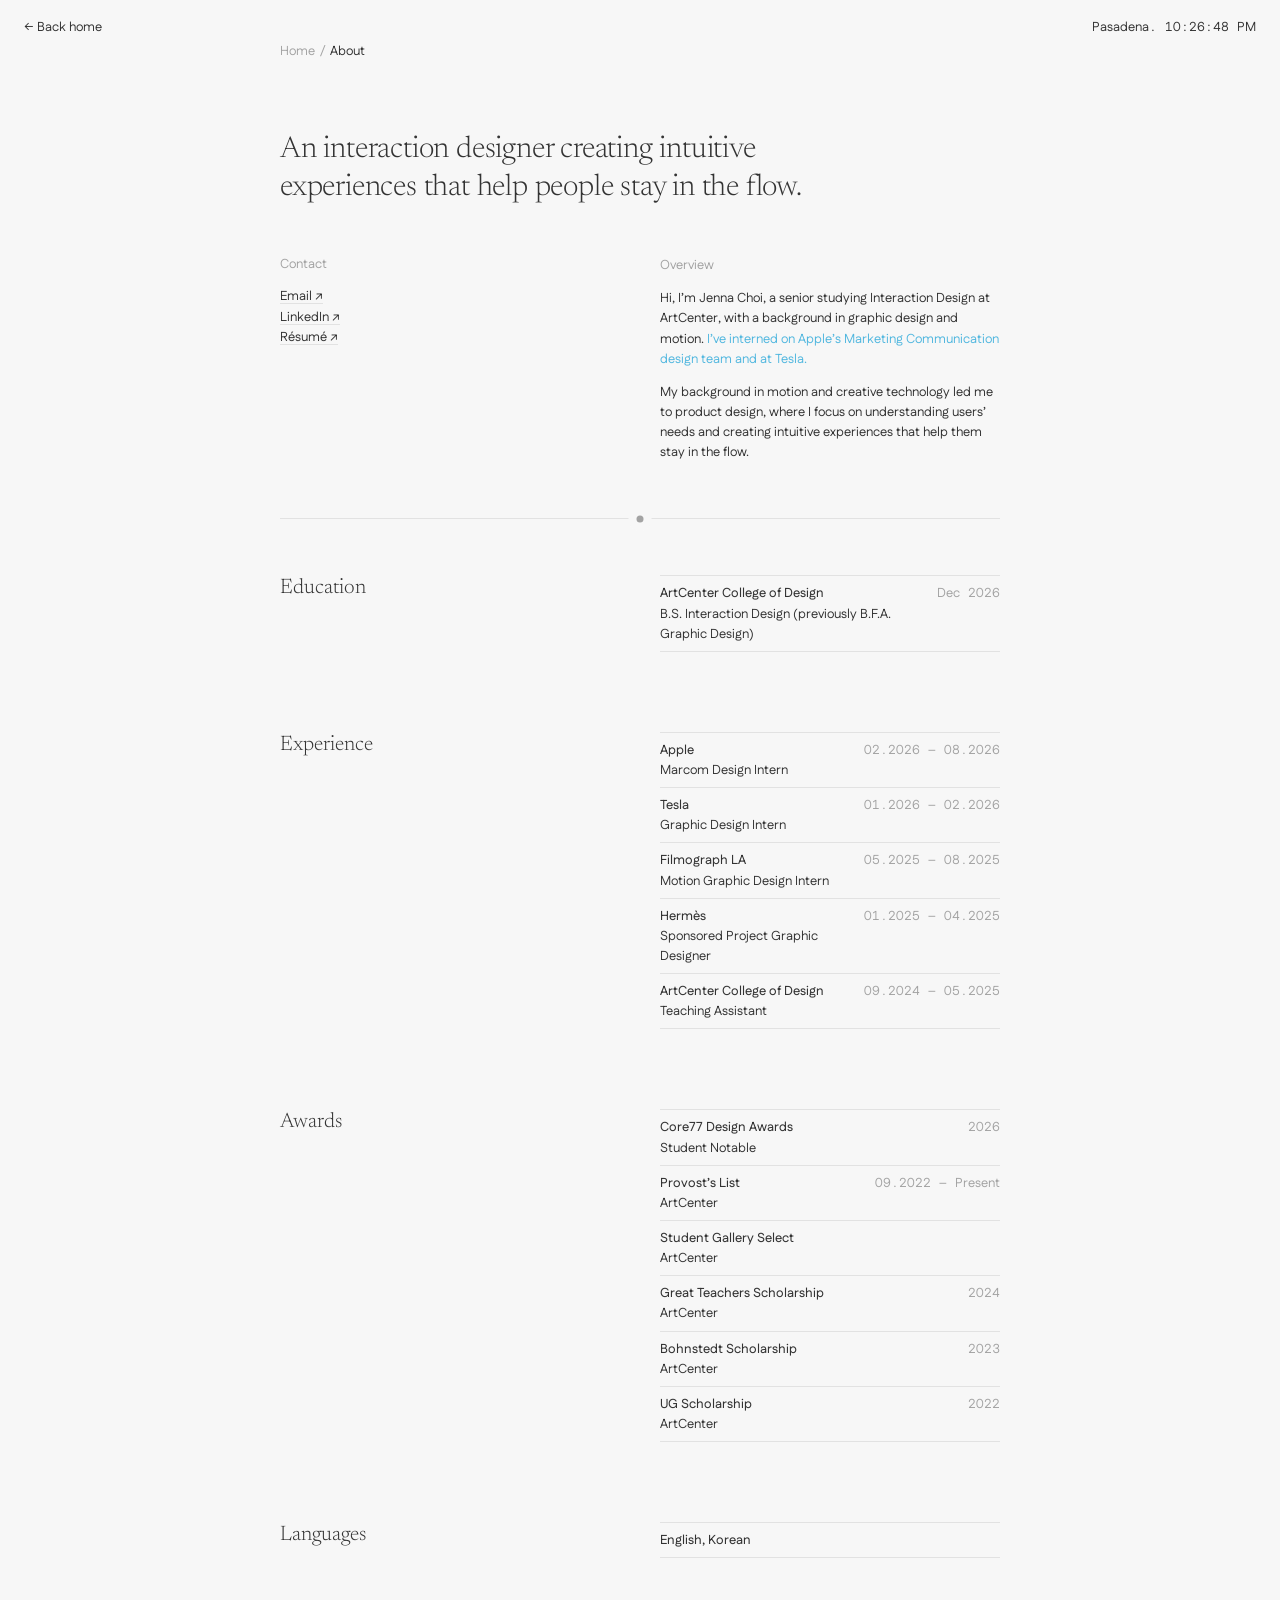
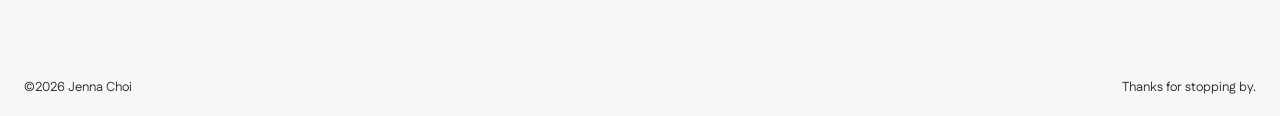
==== commit 6b11bce4: "Add 2/3 column switch to the work grid (remembers choice; desktop only) Co-Authored-By: Claude Opus " ====
--- a/about.html
+++ b/about.html
@@ -9,7 +9,7 @@
   <link rel="preconnect" href="https://fonts.googleapis.com" />
   <link rel="preconnect" href="https://fonts.gstatic.com" crossorigin />
   <link href="https://fonts.googleapis.com/css2?family=Fustat:wght@400;500;600&family=Newsreader:opsz,wght@6..72,300;6..72,400&display=swap" rel="stylesheet" />
-  <link rel="stylesheet" href="/styles.css?v=3bc13366" />
+  <link rel="stylesheet" href="/styles.css?v=ba8c46e6" />
 </head>
 <body class="article">
   <!-- Generated by tools/build_site.py from tools/content.py — edit content there, then re-run. -->
@@ -36,6 +36,6 @@
     <p>Thanks for stopping by.</p>
   </footer>
 
-  <script src="/main.js?v=3af672a3" defer></script>
+  <script src="/main.js?v=8af6f339" defer></script>
 </body>
 </html>
--- a/styles.css
+++ b/styles.css
@@ -123,7 +123,7 @@
    ------------------------------------------------------------------ */
 .work {
   display: grid;
-  grid-template-columns: repeat(2, minmax(0, 1fr));
+  grid-template-columns: repeat(var(--cols, 2), minmax(0, 1fr));
   gap: 16px;
   align-items: start;
   margin-left: var(--main-x);
@@ -152,6 +152,31 @@
 }
 .pill:hover { background: #e2e2e2; color: var(--ink); }
 .pill.is-active { background: var(--ink); color: #fff; }
+
+/* 2 / 3 column switch, right end of the filter row */
+.cols {
+  margin-left: auto;
+  display: flex;
+  gap: 2px;
+  padding: 3px;
+  border-radius: 999px;
+  background: #ececec;
+}
+.cols__btn {
+  display: grid;
+  place-items: center;
+  width: 34px;
+  height: 24px;
+  border-radius: 999px;
+  color: #999;
+  transition: background-color 0.2s ease, color 0.2s ease;
+}
+.cols__btn:hover { color: var(--ink); }
+.cols__btn.is-active { background: #fff; color: var(--ink); box-shadow: 0 1px 2px rgba(0, 0, 0, 0.08); }
+.cols__icon { display: flex; gap: 2px; }
+.cols__icon i { display: block; width: 4px; height: 11px; border-radius: 1px; background: currentColor; }
+.cols__btn[data-cols="3"] .cols__icon i { width: 3px; }
+.work--3 .card__desc { font-size: 12px; }
 .card { animation: card-in 0.4s ease both; }
 .card[hidden] { display: none; }
 @keyframes card-in { from { opacity: 0; transform: translateY(6px); } }
@@ -372,6 +397,7 @@
   .work { margin: 32px var(--margin) 0; padding-top: 0; }
   .signoff { margin-left: var(--margin); }
   .home::after { left: 0; height: 56px; }
+  .work { --cols: 2 !important; }
   /* Index · Work · Links side by side instead of one long list */
   .toc {
     display: grid;
@@ -410,6 +436,7 @@
   .side { margin-top: 52px; }
   .side__intro { gap: 1em; }
   .toc { grid-template-columns: 1fr 1fr; row-gap: 18px; }
+  .cols { display: none; }
   /* filters scroll sideways in one row */
   .filters {
     flex-wrap: nowrap;
